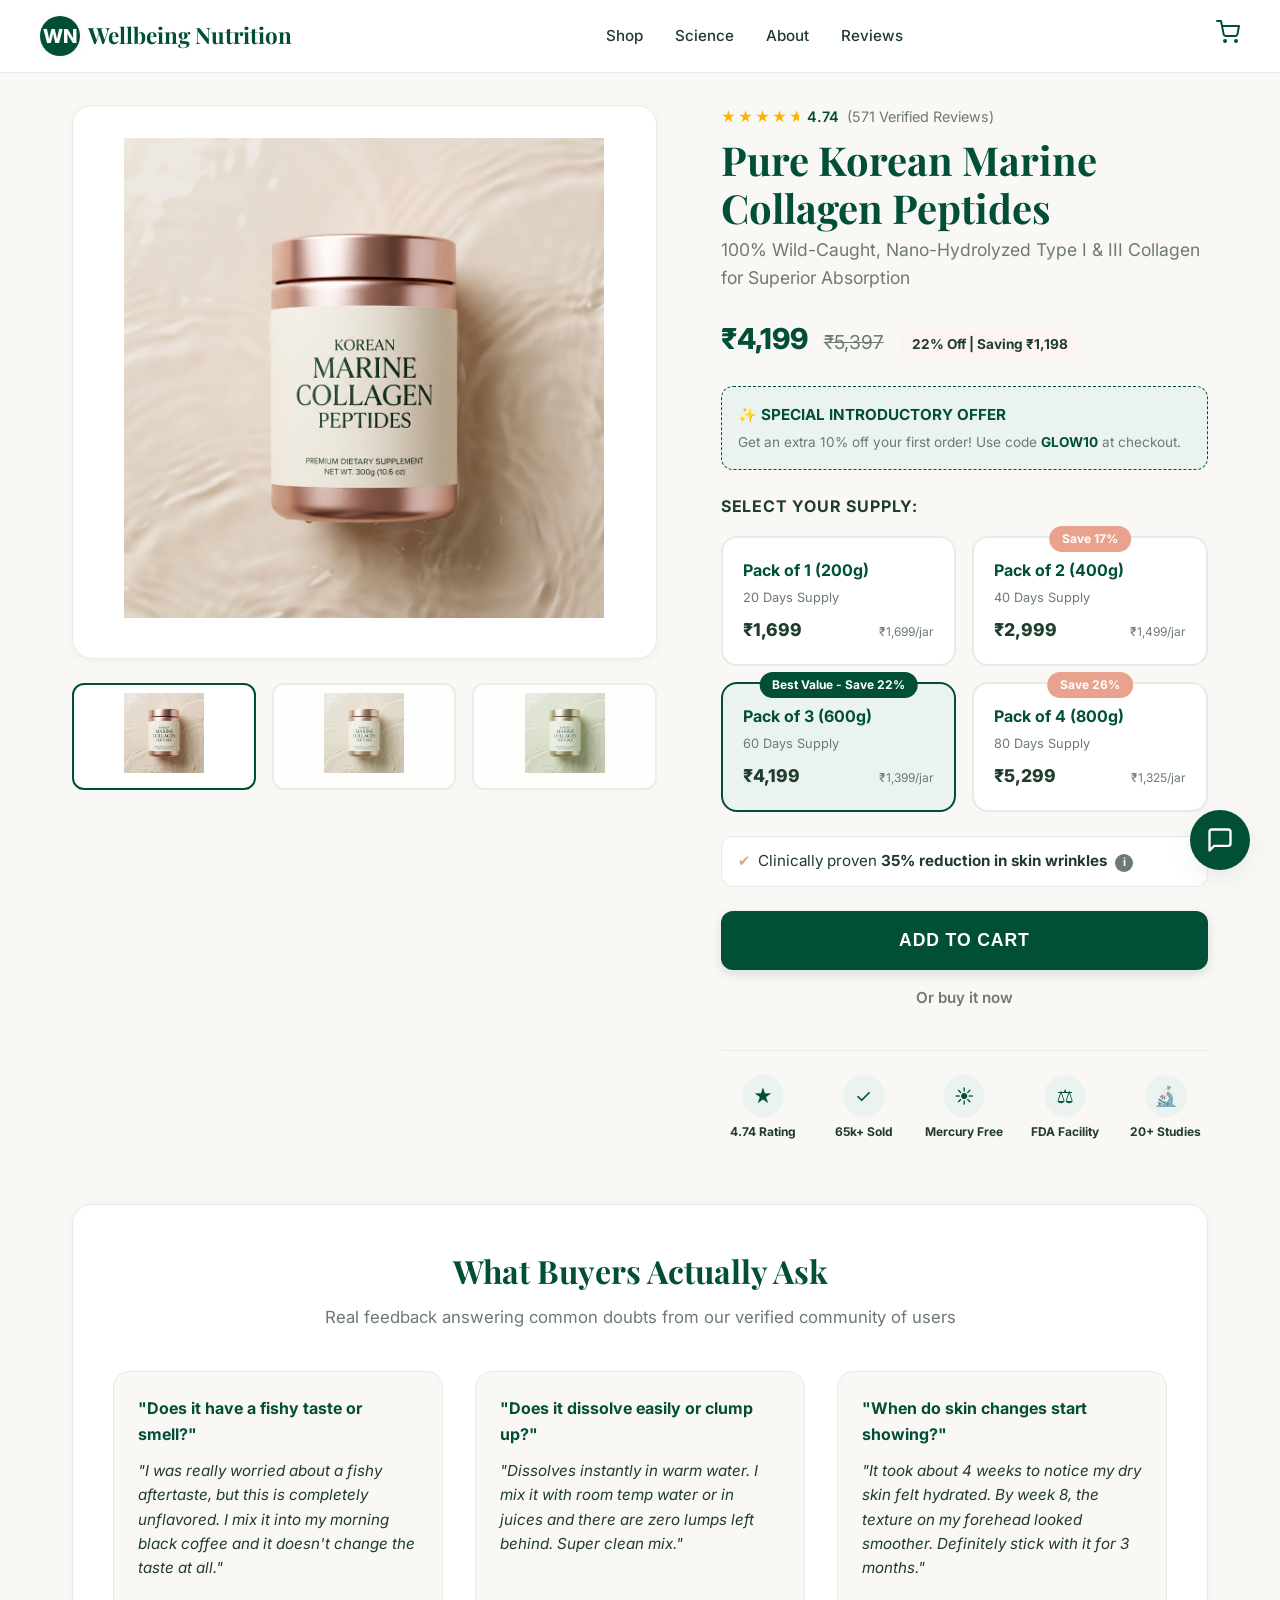
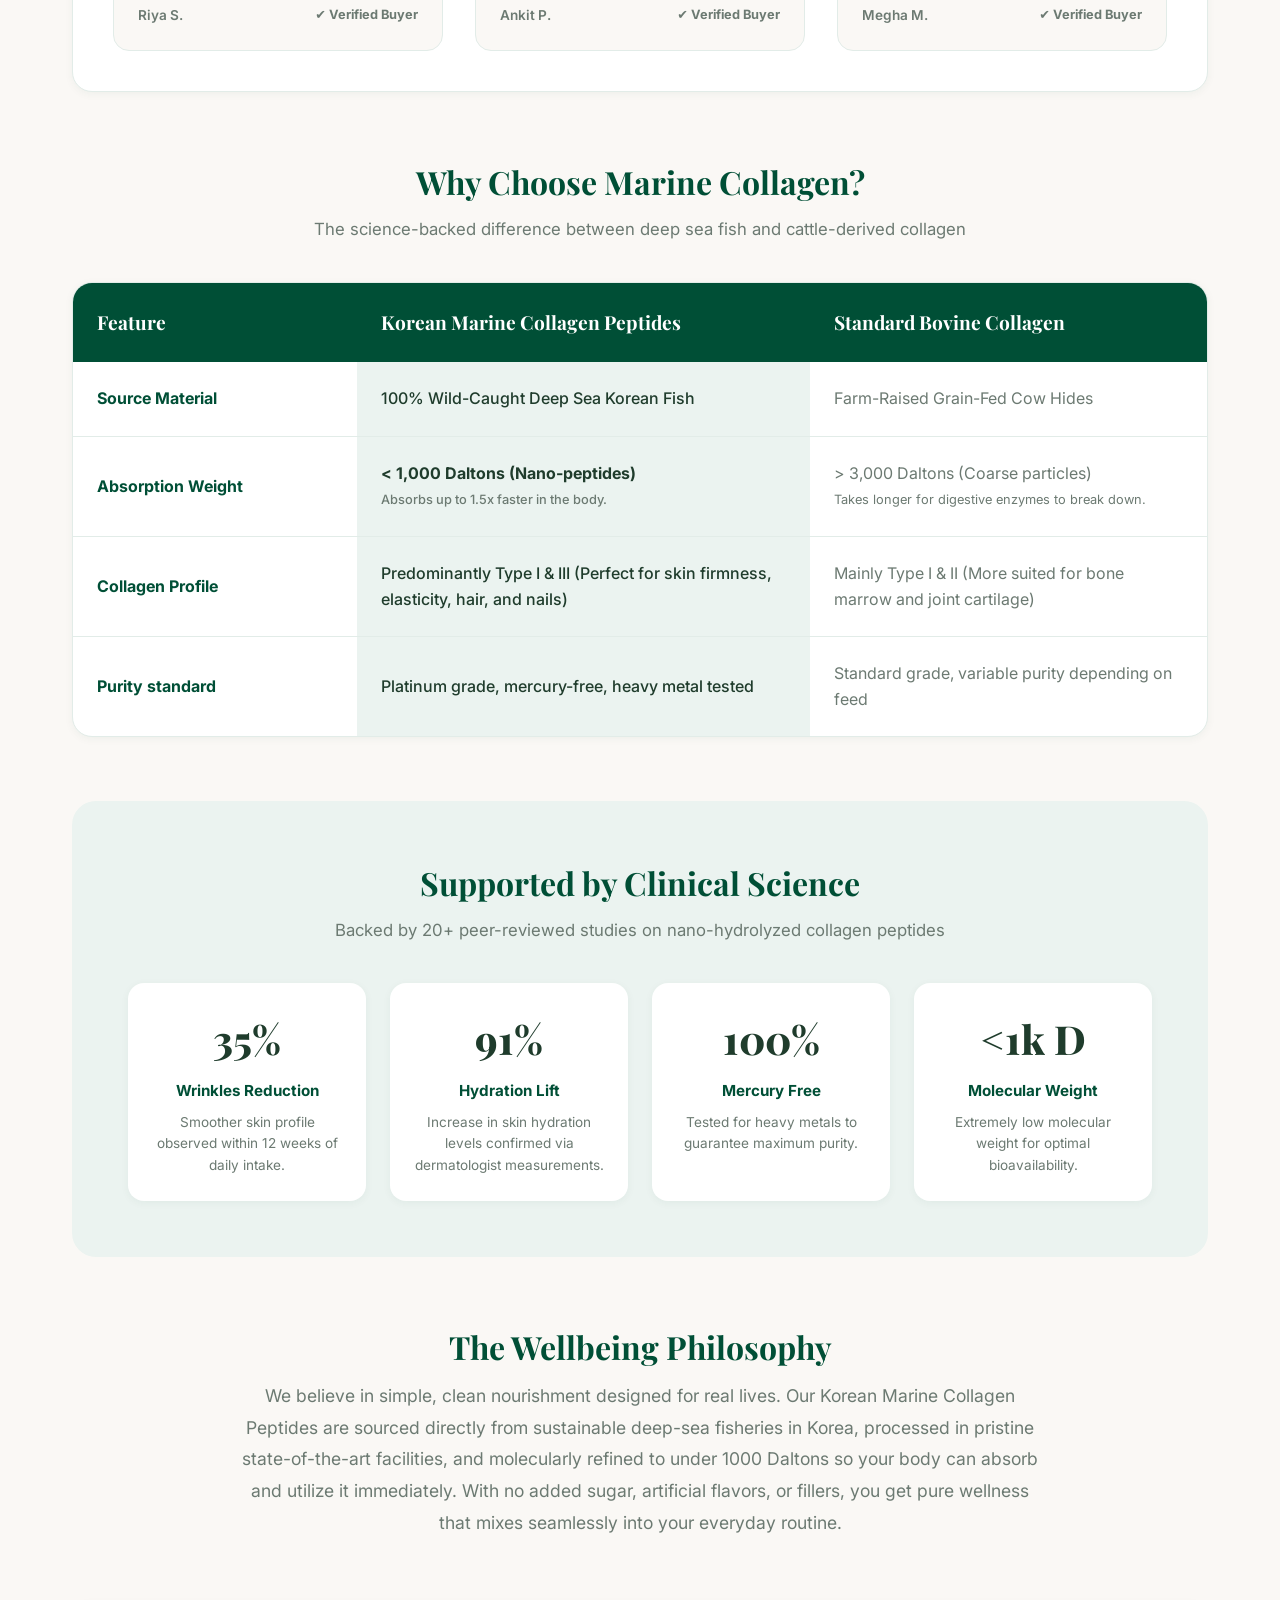
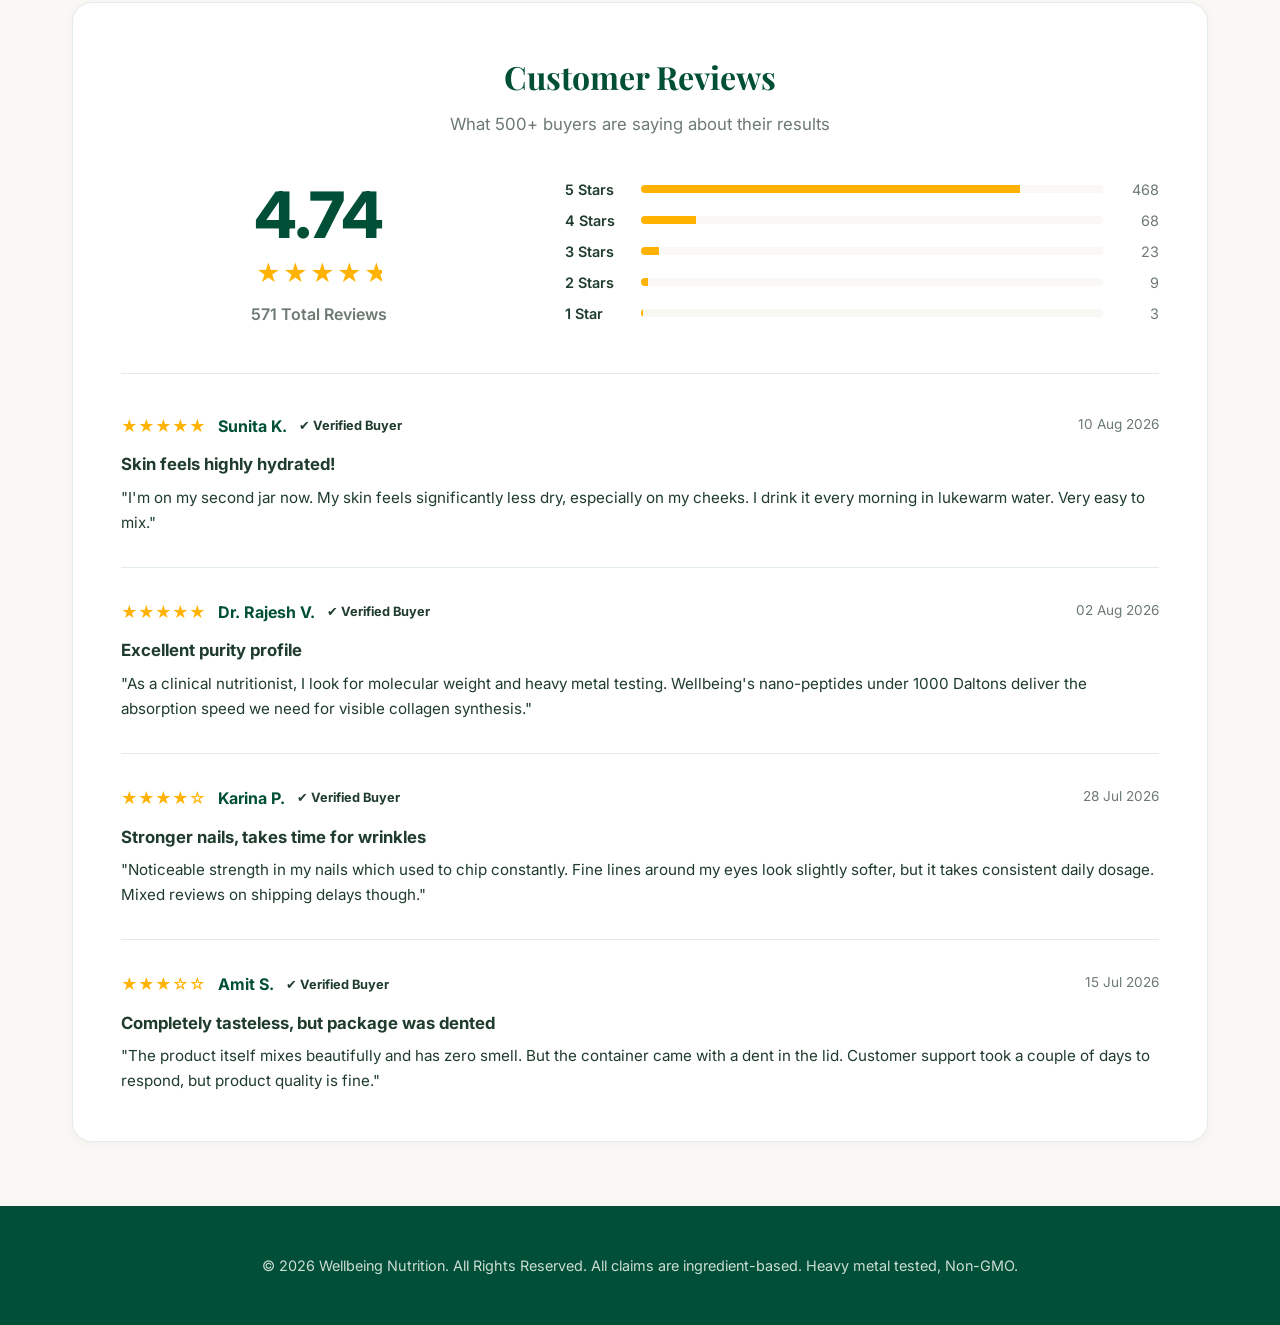
==== index.html @ b56b1a96 "feat: Implement CRO Proposal and Enhanced PDP landing page with GitHub Pages workflow" ====
<!DOCTYPE html>
<html lang="en">
<head>
  <meta charset="UTF-8">
  <meta name="viewport" content="width=device-width, initial-scale=1.0">
  <title>Pure Korean Marine Collagen Peptides | Wellbeing Nutrition</title>
  <meta name="description" content="Sustainably sourced, platinum-grade type I & III Korean Marine Collagen Peptides for skin elasticity, hair growth, nail strength, and joint health. Bioavailable under 1000 Daltons.">
  <link rel="stylesheet" href="style.css">
  
  <!-- Google Fonts -->
  <link rel="preconnect" href="https://fonts.googleapis.com">
  <link rel="preconnect" href="https://fonts.gstatic.com" crossorigin>
  <link href="https://fonts.googleapis.com/css2?family=Inter:wght@400;500;600;700;800&family=Playfair+Display:ital,wght@0,400;0,600;0,700;0,800;1,400&display=swap" rel="stylesheet">
</head>
<body>

  <!-- Navigation Header -->
  <header class="site-header">
    <div class="header-container">
      <a href="#" class="brand-logo" id="header-logo-link">
        <div class="logo-stamp">WN</div>
        <span class="logo-text">Wellbeing Nutrition</span>
      </a>
      
      <!-- Navigation Links (Simplified for desktop, hidden on mobile for CRO) -->
      <nav aria-label="Main Navigation">
        <ul class="nav-links">
          <li><a href="#pdp-main">Shop</a></li>
          <li><a href="#why-marine-section">Science</a></li>
          <li><a href="#know-more-section">About</a></li>
          <li><a href="#reviews-section">Reviews</a></li>
        </ul>
      </nav>
      
      <div class="header-actions">
        <div class="cart-icon" id="cart-click-trigger" aria-label="Shopping Cart">
          <svg width="24" height="24" viewBox="0 0 24 24" fill="none" stroke="var(--primary-color)" stroke-width="2" stroke-linecap="round" stroke-linejoin="round">
            <circle cx="9" cy="21" r="1"></circle>
            <circle cx="20" cy="21" r="1"></circle>
            <path d="M1 1h4l2.68 13.39a2 2 0 0 0 2 1.61h9.72a2 2 0 0 0 2-1.61L23 6H6"></path>
          </svg>
          <span class="cart-badge" style="display: none;">0</span>
        </div>
      </div>
    </div>
  </header>

  <!-- Main Product Detail Section -->
  <main class="pdp-wrapper" id="pdp-main">
    <div class="pdp-grid">
      
      <!-- Left Column: Gallery -->
      <div class="gallery-container">
        <div class="main-image-wrapper">
          <img id="main-product-image" src="images/collagen_jar.png" alt="Wellbeing Nutrition Pure Korean Marine Collagen Peptides Supplement Jar">
        </div>
        
        <div class="thumbnail-row">
          <div class="thumbnail active" data-image="images/collagen_jar.png">
            <img src="images/collagen_jar.png" alt="Supplement Jar Front View">
          </div>
          <div class="thumbnail" data-image="images/collagen_jar.png" style="opacity: 0.8; filter: hue-rotate(15deg);">
            <img src="images/collagen_jar.png" alt="Supplement Jar Nutrition Info">
          </div>
          <div class="thumbnail" data-image="images/collagen_jar.png" style="opacity: 0.8; filter: hue-rotate(45deg);">
            <img src="images/collagen_jar.png" alt="Supplement Jar Quality Seal">
          </div>
        </div>
      </div>
      
      <!-- Right Column: Product Detail & Buy Box -->
      <div class="info-container">
        <!-- Review Stars Summary -->
        <a href="#reviews-section" class="review-summary-link">
          <div class="stars">
            <span>★</span><span>★</span><span>★</span><span>★</span><span style="position: relative; overflow: hidden; display: inline-block; width: 0.74em;">★<span style="position: absolute; left: 0.74em; top: 0; color: #ccc; width: 0.26em; overflow: hidden;">★</span></span>
          </div>
          <span style="font-weight: 600; color: var(--primary-color);">4.74</span>
          <span style="color: var(--text-light);">(571 Verified Reviews)</span>
        </a>
        
        <h1 class="product-title">Pure Korean Marine Collagen Peptides</h1>
        <p class="product-tagline">100% Wild-Caught, Nano-Hydrolyzed Type I & III Collagen for Superior Absorption</p>
        
        <!-- Pricing Block -->
        <div class="price-row">
          <span class="current-price">₹4,199</span>
          <span class="original-price">₹5,397</span>
          <span class="discount-badge">22% Off | Saving ₹1,198</span>
        </div>
        
        <!-- Buy Box Promo Banner -->
        <div class="promo-box">
          <div class="promo-title">✨ SPECIAL INTRODUCTORY OFFER</div>
          <div class="promo-desc">Get an extra 10% off your first order! Use code <strong style="color: var(--primary-color);">GLOW10</strong> at checkout.</div>
        </div>
        
        <!-- Quantity / Pack Cards (CRO Fix: Removed +/- Counter) -->
        <div class="pack-section-title">Select Your Supply:</div>
        <div class="pack-cards-container">
          <!-- Pack 1 -->
          <div class="pack-card" data-index="0">
            <span class="pack-card-title">Pack of 1 (200g)</span>
            <span style="font-size: 0.8rem; color: var(--text-light); margin-bottom: 0.5rem;">20 Days Supply</span>
            <div class="pack-card-price-row">
              <span class="pack-card-price">₹1,699</span>
              <span class="pack-card-unit">₹1,699/jar</span>
            </div>
          </div>
          <!-- Pack 2 -->
          <div class="pack-card" data-index="1">
            <span class="pack-card-badge">Save 17%</span>
            <span class="pack-card-title">Pack of 2 (400g)</span>
            <span style="font-size: 0.8rem; color: var(--text-light); margin-bottom: 0.5rem;">40 Days Supply</span>
            <div class="pack-card-price-row">
              <span class="pack-card-price">₹2,999</span>
              <span class="pack-card-unit">₹1,499/jar</span>
            </div>
          </div>
          <!-- Pack 3 (Default Active) -->
          <div class="pack-card active" data-index="2">
            <span class="pack-card-badge" style="background-color: var(--primary-color);">Best Value - Save 22%</span>
            <span class="pack-card-title">Pack of 3 (600g)</span>
            <span style="font-size: 0.8rem; color: var(--text-light); margin-bottom: 0.5rem;">60 Days Supply</span>
            <div class="pack-card-price-row">
              <span class="pack-card-price">₹4,199</span>
              <span class="pack-card-unit">₹1,399/jar</span>
            </div>
          </div>
          <!-- Pack 4 -->
          <div class="pack-card" data-index="3">
            <span class="pack-card-badge">Save 26%</span>
            <span class="pack-card-title">Pack of 4 (800g)</span>
            <span style="font-size: 0.8rem; color: var(--text-light); margin-bottom: 0.5rem;">80 Days Supply</span>
            <div class="pack-card-price-row">
              <span class="pack-card-price">₹5,299</span>
              <span class="pack-card-unit">₹1,325/jar</span>
            </div>
          </div>
        </div>
        
        <!-- Claim & Info Tooltip (CRO Fix: Moved disclaimer text to hover icon) -->
        <div class="claim-row">
          <span class="claim-icon">✔</span>
          <span>Clinically proven <strong>35% reduction in skin wrinkles</strong></span>
          <span class="info-tooltip" aria-label="Disclaimer Information">
            <span class="info-tooltip-icon">i</span>
            <span class="info-tooltip-text">Claims are based on clinical research studies of the active marine collagen peptides over a 12-week cycle of daily use. Individual results may vary.</span>
          </span>
        </div>
        
        <!-- Call to Action Buttons (CRO Fix: Prominent Add to Cart, small Buy Now link) -->
        <div class="buy-buttons-wrapper">
          <button class="btn-primary" id="add-to-cart-btn">ADD TO CART</button>
          <span class="buy-now-link" id="buy-now-link">Or buy it now</span>
        </div>
        
        <!-- Trust Proof Section (CRO Fix: Copied key credentials directly under buy box) -->
        <div class="pdp-trust-badges">
          <div class="pdp-badge-item">
            <div class="pdp-badge-icon">★</div>
            <span class="pdp-badge-text">4.74 Rating</span>
          </div>
          <div class="pdp-badge-item">
            <div class="pdp-badge-icon">✓</div>
            <span class="pdp-badge-text">65k+ Sold</span>
          </div>
          <div class="pdp-badge-item">
            <div class="pdp-badge-icon">☀</div>
            <span class="pdp-badge-text">Mercury Free</span>
          </div>
          <div class="pdp-badge-item">
            <div class="pdp-badge-icon">⚖</div>
            <span class="pdp-badge-text">FDA Facility</span>
          </div>
          <div class="pdp-badge-item">
            <div class="pdp-badge-icon">🔬</div>
            <span class="pdp-badge-text">20+ Studies</span>
          </div>
        </div>
        
      </div>
    </div>

    <!-- Section: What Buyers Actually Ask (CRO Fix: Added 3-4 real queries up front) -->
    <section class="curated-reviews-section">
      <h2 class="section-title">What Buyers Actually Ask</h2>
      <p class="section-subtitle">Real feedback answering common doubts from our verified community of users</p>
      
      <div class="curated-grid">
        <!-- Review 1: Taste -->
        <div class="curated-card">
          <div class="curated-question">"Does it have a fishy taste or smell?"</div>
          <p class="curated-quote">"I was really worried about a fishy aftertaste, but this is completely unflavored. I mix it into my morning black coffee and it doesn't change the taste at all."</p>
          <div class="curated-author">
            <span>Riya S.</span>
            <span class="verified-tag">✔ Verified Buyer</span>
          </div>
        </div>
        <!-- Review 2: Mixability -->
        <div class="curated-card">
          <div class="curated-question">"Does it dissolve easily or clump up?"</div>
          <p class="curated-quote">"Dissolves instantly in warm water. I mix it with room temp water or in juices and there are zero lumps left behind. Super clean mix."</p>
          <div class="curated-author">
            <span>Ankit P.</span>
            <span class="verified-tag">✔ Verified Buyer</span>
          </div>
        </div>
        <!-- Review 3: Skin results -->
        <div class="curated-card">
          <div class="curated-question">"When do skin changes start showing?"</div>
          <p class="curated-quote">"It took about 4 weeks to notice my dry skin felt hydrated. By week 8, the texture on my forehead looked smoother. Definitely stick with it for 3 months."</p>
          <div class="curated-author">
            <span>Megha M.</span>
            <span class="verified-tag">✔ Verified Buyer</span>
          </div>
        </div>
      </div>
    </section>

    <!-- Section: Why Marine Collagen vs Bovine (CRO Fix: Added simple comparison table) -->
    <section class="comparison-section" id="why-marine-section">
      <h2 class="section-title">Why Choose <span>Marine Collagen</span>?</h2>
      <p class="section-subtitle">The science-backed difference between deep sea fish and cattle-derived collagen</p>
      
      <div class="comparison-table-wrapper">
        <table class="comp-table">
          <thead>
            <tr>
              <th scope="col">Feature</th>
              <th scope="col">Korean Marine Collagen Peptides</th>
              <th scope="col">Standard Bovine Collagen</th>
            </tr>
          </thead>
          <tbody>
            <tr>
              <td class="comp-feature-title">Source Material</td>
              <td class="comp-marine">100% Wild-Caught Deep Sea Korean Fish</td>
              <td class="comp-bovine">Farm-Raised Grain-Fed Cow Hides</td>
            </tr>
            <tr>
              <td class="comp-feature-title">Absorption Weight</td>
              <td class="comp-marine"><strong>&lt; 1,000 Daltons (Nano-peptides)</strong><br><span style="font-size: 0.8rem; color: var(--text-light)">Absorbs up to 1.5x faster in the body.</span></td>
              <td class="comp-bovine">&gt; 3,000 Daltons (Coarse particles)<br><span style="font-size: 0.8rem; color: var(--text-light)">Takes longer for digestive enzymes to break down.</span></td>
            </tr>
            <tr>
              <td class="comp-feature-title">Collagen Profile</td>
              <td class="comp-marine">Predominantly Type I & III (Perfect for skin firmness, elasticity, hair, and nails)</td>
              <td class="comp-bovine">Mainly Type I & II (More suited for bone marrow and joint cartilage)</td>
            </tr>
            <tr>
              <td class="comp-feature-title">Purity standard</td>
              <td class="comp-marine">Platinum grade, mercury-free, heavy metal tested</td>
              <td class="comp-bovine">Standard grade, variable purity depending on feed</td>
            </tr>
          </tbody>
        </table>
      </div>
    </section>

    <!-- Section: Scientific Research -->
    <section class="research-section">
      <h2 class="section-title">Supported by <span>Clinical Science</span></h2>
      <p class="section-subtitle">Backed by 20+ peer-reviewed studies on nano-hydrolyzed collagen peptides</p>
      
      <div class="studies-grid">
        <div class="study-item">
          <div class="study-stat">35%</div>
          <div class="study-label">Wrinkles Reduction</div>
          <div class="study-desc">Smoother skin profile observed within 12 weeks of daily intake.</div>
        </div>
        <div class="study-item">
          <div class="study-stat">91%</div>
          <div class="study-label">Hydration Lift</div>
          <div class="study-desc">Increase in skin hydration levels confirmed via dermatologist measurements.</div>
        </div>
        <div class="study-item">
          <div class="study-stat">100%</div>
          <div class="study-label">Mercury Free</div>
          <div class="study-desc">Tested for heavy metals to guarantee maximum purity.</div>
        </div>
        <div class="study-item">
          <div class="study-stat">&lt;1k D</div>
          <div class="study-label">Molecular Weight</div>
          <div class="study-desc">Extremely low molecular weight for optimal bioavailability.</div>
        </div>
      </div>
    </section>

    <!-- Section: Know More (CRO Fix: Simplified, readable natural copy instead of SEO keyword stuffing) -->
    <section class="know-more-section" id="know-more-section">
      <div class="know-more-content">
        <h2 class="section-title">The Wellbeing Philosophy</h2>
        <p class="know-more-text">
          We believe in simple, clean nourishment designed for real lives. Our Korean Marine Collagen Peptides are sourced directly from sustainable deep-sea fisheries in Korea, processed in pristine state-of-the-art facilities, and molecularly refined to under 1000 Daltons so your body can absorb and utilize it immediately. With no added sugar, artificial flavors, or fillers, you get pure wellness that mixes seamlessly into your everyday routine.
        </p>
      </div>
    </section>

    <!-- Section: Reviews (CRO Fix: Honest star breakdown and universal Verified badges) -->
    <section class="reviews-section" id="reviews-section">
      <h2 class="section-title">Customer Reviews</h2>
      <p class="section-subtitle">What 500+ buyers are saying about their results</p>
      
      <div class="reviews-dashboard">
        <div class="overall-rating-card">
          <div class="rating-big-num">4.74</div>
          <div class="stars" style="justify-content: center; margin-bottom: 0.5rem; font-size: 1.5rem;">
            <span>★</span><span>★</span><span>★</span><span>★</span><span style="position: relative; overflow: hidden; display: inline-block; width: 0.74em;">★<span style="position: absolute; left: 0.74em; top: 0; color: #ccc; width: 0.26em; overflow: hidden;">★</span></span>
          </div>
          <div style="font-weight: 600; color: var(--text-light);">571 Total Reviews</div>
        </div>
        
        <!-- Honest Star Breakdown (CRO Fix: Re-introduced honest breakdown) -->
        <div class="rating-breakdown-container">
          <div class="rating-bar-row">
            <span class="rating-bar-label">5 Stars</span>
            <div class="rating-bar-container">
              <div class="rating-bar-fill" style="width: 82%;"></div>
            </div>
            <span class="rating-bar-count">468</span>
          </div>
          <div class="rating-bar-row">
            <span class="rating-bar-label">4 Stars</span>
            <div class="rating-bar-container">
              <div class="rating-bar-fill" style="width: 12%;"></div>
            </div>
            <span class="rating-bar-count">68</span>
          </div>
          <div class="rating-bar-row">
            <span class="rating-bar-label">3 Stars</span>
            <div class="rating-bar-container">
              <div class="rating-bar-fill" style="width: 4%;"></div>
            </div>
            <span class="rating-bar-count">23</span>
          </div>
          <div class="rating-bar-row">
            <span class="rating-bar-label">2 Stars</span>
            <div class="rating-bar-container">
              <div class="rating-bar-fill" style="width: 1.5%;"></div>
            </div>
            <span class="rating-bar-count">9</span>
          </div>
          <div class="rating-bar-row">
            <span class="rating-bar-label">1 Star</span>
            <div class="rating-bar-container">
              <div class="rating-bar-fill" style="width: 0.5%;"></div>
            </div>
            <span class="rating-bar-count">3</span>
          </div>
        </div>
      </div>
      
      <!-- Review Items List -->
      <div class="reviews-list">
        <div class="review-item">
          <div class="review-header">
            <div class="review-user-info">
              <div class="stars">★★★★★</div>
              <span class="review-user-name">Sunita K.</span>
              <span class="verified-tag">✔ Verified Buyer</span>
            </div>
            <span class="review-date">10 Aug 2026</span>
          </div>
          <h3 class="review-comment-title">Skin feels highly hydrated!</h3>
          <p class="review-comment-body">"I'm on my second jar now. My skin feels significantly less dry, especially on my cheeks. I drink it every morning in lukewarm water. Very easy to mix."</p>
        </div>
        
        <div class="review-item">
          <div class="review-header">
            <div class="review-user-info">
              <div class="stars">★★★★★</div>
              <span class="review-user-name">Dr. Rajesh V.</span>
              <span class="verified-tag">✔ Verified Buyer</span>
            </div>
            <span class="review-date">02 Aug 2026</span>
          </div>
          <h3 class="review-comment-title">Excellent purity profile</h3>
          <p class="review-comment-body">"As a clinical nutritionist, I look for molecular weight and heavy metal testing. Wellbeing's nano-peptides under 1000 Daltons deliver the absorption speed we need for visible collagen synthesis."</p>
        </div>
        
        <div class="review-item">
          <div class="review-header">
            <div class="review-user-info">
              <div class="stars">★★★★☆</div>
              <span class="review-user-name">Karina P.</span>
              <span class="verified-tag">✔ Verified Buyer</span>
            </div>
            <span class="review-date">28 Jul 2026</span>
          </div>
          <h3 class="review-comment-title">Stronger nails, takes time for wrinkles</h3>
          <p class="review-comment-body">"Noticeable strength in my nails which used to chip constantly. Fine lines around my eyes look slightly softer, but it takes consistent daily dosage. Mixed reviews on shipping delays though."</p>
        </div>

        <div class="review-item">
          <div class="review-header">
            <div class="review-user-info">
              <div class="stars">★★★☆☆</div>
              <span class="review-user-name">Amit S.</span>
              <span class="verified-tag">✔ Verified Buyer</span>
            </div>
            <span class="review-date">15 Jul 2026</span>
          </div>
          <h3 class="review-comment-title">Completely tasteless, but package was dented</h3>
          <p class="review-comment-body">"The product itself mixes beautifully and has zero smell. But the container came with a dent in the lid. Customer support took a couple of days to respond, but product quality is fine."</p>
        </div>
      </div>
    </section>
  </main>

  <!-- Sticky Mobile Buy Bar (CRO: Always available during scroll on mobile devices) -->
  <section class="sticky-mobile-bar" aria-label="Sticky Add to Cart">
    <div class="sticky-bar-container">
      <div class="sticky-product-details">
        <span class="sticky-product-name">Korean Marine Collagen</span>
        <span class="sticky-product-price">₹4,199</span>
      </div>
      <button class="sticky-atc-btn" id="sticky-atc-btn">ADD TO CART</button>
    </div>
  </section>

  <!-- Single Combined AI Assistant Float Icon (CRO Fix: Consolidated 5 different widgets into 1) -->
  <div class="ai-chat-trigger" id="ai-chat-trigger" aria-label="Ask Wellbeing Helper">
    <svg width="28" height="28" viewBox="0 0 24 24" fill="none" stroke="currentColor" stroke-width="2" stroke-linecap="round" stroke-linejoin="round">
      <path d="M21 15a2 2 0 0 1-2 2H7l-4 4V5a2 2 0 0 1 2-2h14a2 2 0 0 1 2 2z"></path>
    </svg>
  </div>

  <!-- AI Chat Window -->
  <div class="ai-chat-window" id="ai-chat-window">
    <div class="ai-chat-header">
      <span>Wellbeing Nutrition Assistant</span>
      <span class="ai-chat-close" id="ai-chat-close">✕</span>
    </div>
    
    <div class="ai-chat-body" id="ai-chat-body">
      <div class="ai-chat-bubble ai-bubble-bot">
        Hi there! I am your Wellbeing Assistant. Feel free to ask me about marine collagen ingredients, benefits, reviews, or get your 10% coupon code!
      </div>
    </div>
    
    <div class="ai-chat-footer">
      <input type="text" class="ai-chat-input" id="ai-chat-input" placeholder="Ask about ingredients, mixability, taste..." aria-label="Type your message">
      <button class="ai-chat-send" id="ai-chat-send">Send</button>
    </div>
  </div>

  <!-- Footer -->
  <footer class="site-footer">
    <p>© 2026 Wellbeing Nutrition. All Rights Reserved. All claims are ingredient-based. Heavy metal tested, Non-GMO.</p>
  </footer>

  <script src="script.js"></script>
</body>
</html>
---- style.css ----
/* Main CSS Variables for Wellbeing Nutrition Theme */
:root {
  --primary-color: #004F36; /* Deep Wellbeing Green */
  --primary-hover: #003625;
  --primary-light: #EBF3F0;
  --secondary-color: #E8A28E; /* Salmon / Coral accent */
  --secondary-hover: #D48C70;
  --secondary-light: #FCF4F2;
  --background-color: #FAF8F5; /* Warm off-white */
  --card-bg: #FFFFFF;
  --text-dark: #1F3C2C;
  --text-light: #6C7A72;
  --border-color: #E2ECE8;
  --gold-star: #FFB300;
  
  --font-serif: 'Playfair Display', Georgia, serif;
  --font-sans: 'Inter', system-ui, -apple-system, BlinkMacSystemFont, "Segoe UI", Roboto, sans-serif;
  --transition: all 0.3s cubic-bezier(0.4, 0, 0.2, 1);
  --shadow-sm: 0 2px 8px rgba(0, 79, 54, 0.05);
  --shadow-md: 0 8px 24px rgba(0, 79, 54, 0.08);
}

/* CSS Reset & Basics */
* {
  margin: 0;
  padding: 0;
  box-sizing: border-box;
}

body {
  font-family: var(--font-sans);
  background-color: var(--background-color);
  color: var(--text-dark);
  line-height: 1.6;
  -webkit-font-smoothing: antialiased;
}

a {
  text-decoration: none;
  color: inherit;
}

/* Header */
.site-header {
  background-color: var(--card-bg);
  border-bottom: 1px solid var(--border-color);
  position: sticky;
  top: 0;
  z-index: 1000;
  padding: 1rem 2rem;
}

.header-container {
  display: flex;
  justify-content: space-between;
  align-items: center;
  max-width: 1200px;
  margin: 0 auto;
}

.brand-logo {
  display: flex;
  align-items: center;
  gap: 0.5rem;
}

.logo-stamp {
  width: 40px;
  height: 40px;
  background-color: var(--primary-color);
  border-radius: 50%;
  color: white;
  display: flex;
  align-items: center;
  justify-content: center;
  font-weight: 800;
  font-size: 1.2rem;
  box-shadow: var(--shadow-sm);
}

.logo-text {
  font-family: var(--font-serif);
  font-size: 1.4rem;
  font-weight: 700;
  color: var(--primary-color);
}

.nav-links {
  display: flex;
  gap: 2rem;
  list-style: none;
  font-weight: 500;
  font-size: 0.95rem;
}

.nav-links a:hover {
  color: var(--secondary-color);
}

.header-actions {
  display: flex;
  align-items: center;
  gap: 1.5rem;
}

.cart-icon {
  position: relative;
  cursor: pointer;
}

.cart-badge {
  position: absolute;
  top: -8px;
  right: -8px;
  background-color: var(--secondary-color);
  color: white;
  border-radius: 50%;
  font-size: 0.75rem;
  width: 18px;
  height: 18px;
  display: flex;
  align-items: center;
  justify-content: center;
  font-weight: bold;
}

/* PDP Container */
.pdp-wrapper {
  max-width: 1200px;
  margin: 2rem auto;
  padding: 0 2rem;
}

.pdp-grid {
  display: grid;
  grid-template-columns: 1.2fr 1fr;
  gap: 4rem;
  margin-bottom: 4rem;
}

/* Left Column: Image Gallery */
.gallery-container {
  position: sticky;
  top: 100px;
  align-self: start;
}

.main-image-wrapper {
  background: white;
  border: 1px solid var(--border-color);
  border-radius: 20px;
  padding: 2rem;
  text-align: center;
  margin-bottom: 1.5rem;
  box-shadow: var(--shadow-sm);
}

.main-image-wrapper img {
  max-width: 100%;
  height: auto;
  max-height: 480px;
  object-fit: contain;
  transition: var(--transition);
}

.thumbnail-row {
  display: flex;
  gap: 1rem;
}

.thumbnail {
  flex: 1;
  background: white;
  border: 2px solid var(--border-color);
  border-radius: 12px;
  padding: 0.5rem;
  cursor: pointer;
  text-align: center;
  transition: var(--transition);
}

.thumbnail img {
  max-width: 100%;
  max-height: 80px;
  object-fit: contain;
}

.thumbnail.active {
  border-color: var(--primary-color);
}

/* Right Column: Buy Box & Product Info */
.info-container {
  display: flex;
  flex-direction: column;
}

.review-summary-link {
  display: flex;
  align-items: center;
  gap: 0.5rem;
  margin-bottom: 0.5rem;
  font-size: 0.9rem;
}

.stars {
  color: var(--gold-star);
  display: flex;
  gap: 2px;
}

.product-title {
  font-family: var(--font-serif);
  font-size: 2.5rem;
  color: var(--primary-color);
  margin-bottom: 0.25rem;
  line-height: 1.2;
}

.product-tagline {
  color: var(--text-light);
  font-size: 1.1rem;
  margin-bottom: 1.5rem;
}

.price-row {
  display: flex;
  align-items: baseline;
  gap: 1rem;
  margin-bottom: 1.5rem;
}

.current-price {
  font-size: 1.8rem;
  font-weight: 800;
  color: var(--primary-color);
}

.original-price {
  font-size: 1.2rem;
  text-decoration: line-through;
  color: var(--text-light);
}

.discount-badge {
  background-color: var(--secondary-light);
  color: var(--accent-color);
  font-weight: 700;
  padding: 0.25rem 0.75rem;
  border-radius: 50px;
  font-size: 0.85rem;
}

/* Promo box (Inside Buy Box) */
.promo-box {
  background-color: var(--primary-light);
  border: 1px dashed var(--primary-color);
  border-radius: 12px;
  padding: 1rem;
  margin-bottom: 1.5rem;
  display: flex;
  flex-direction: column;
  gap: 0.25rem;
}

.promo-title {
  font-weight: 700;
  font-size: 0.95rem;
  color: var(--primary-color);
}

.promo-desc {
  font-size: 0.85rem;
  color: var(--text-light);
}

/* Pack Cards Section */
.pack-section-title {
  font-weight: 700;
  font-size: 1rem;
  margin-bottom: 1rem;
  text-transform: uppercase;
  letter-spacing: 0.05em;
}

.pack-cards-container {
  display: grid;
  grid-template-columns: 1fr 1fr;
  gap: 1rem;
  margin-bottom: 1.5rem;
}

.pack-card {
  background: white;
  border: 2px solid var(--border-color);
  border-radius: 16px;
  padding: 1.25rem;
  cursor: pointer;
  position: relative;
  transition: var(--transition);
  display: flex;
  flex-direction: column;
}

.pack-card.active {
  border-color: var(--primary-color);
  background-color: var(--primary-light);
}

.pack-card-badge {
  position: absolute;
  top: -12px;
  left: 50%;
  transform: translateX(-50%);
  background-color: var(--secondary-color);
  color: white;
  font-size: 0.75rem;
  font-weight: 700;
  padding: 0.2rem 0.8rem;
  border-radius: 50px;
  white-space: nowrap;
}

.pack-card-title {
  font-weight: 700;
  font-size: 1rem;
  color: var(--primary-color);
  margin-bottom: 0.25rem;
}

.pack-card-price-row {
  display: flex;
  justify-content: space-between;
  align-items: baseline;
  margin-top: auto;
}

.pack-card-price {
  font-weight: 800;
  font-size: 1.1rem;
}

.pack-card-unit {
  font-size: 0.75rem;
  color: var(--text-light);
}

/* Claim with Tooltip Icon */
.claim-row {
  display: flex;
  align-items: center;
  gap: 0.5rem;
  background-color: white;
  border: 1px solid var(--border-color);
  padding: 0.75rem 1rem;
  border-radius: 12px;
  margin-bottom: 1.5rem;
  font-size: 0.95rem;
}

.claim-icon {
  color: var(--secondary-color);
  font-weight: 800;
}

.info-tooltip {
  position: relative;
  display: inline-block;
  cursor: pointer;
}

.info-tooltip-icon {
  width: 18px;
  height: 18px;
  background: var(--text-light);
  color: white;
  border-radius: 50%;
  display: inline-flex;
  align-items: center;
  justify-content: center;
  font-size: 0.7rem;
  font-weight: 700;
}

.info-tooltip-text {
  visibility: hidden;
  width: 250px;
  background-color: var(--primary-hover);
  color: #fff;
  text-align: center;
  border-radius: 6px;
  padding: 0.75rem;
  position: absolute;
  z-index: 100;
  bottom: 125%;
  left: 50%;
  transform: translateX(-50%);
  opacity: 0;
  transition: opacity 0.3s;
  font-size: 0.8rem;
  line-height: 1.4;
  box-shadow: var(--shadow-md);
}

.info-tooltip:hover .info-tooltip-text {
  visibility: visible;
  opacity: 1;
}

/* CTAs */
.buy-buttons-wrapper {
  margin-bottom: 2rem;
}

.btn-primary {
  width: 100%;
  background-color: var(--primary-color);
  color: white;
  border: none;
  border-radius: 12px;
  padding: 1.2rem;
  font-size: 1.1rem;
  font-weight: 700;
  cursor: pointer;
  letter-spacing: 0.05em;
  transition: var(--transition);
  box-shadow: 0 4px 12px rgba(0, 79, 54, 0.15);
  margin-bottom: 1rem;
}

.btn-primary:hover {
  background-color: var(--primary-hover);
  transform: translateY(-2px);
}

.buy-now-link {
  display: block;
  text-align: center;
  font-size: 0.95rem;
  color: var(--text-light);
  font-weight: 600;
  cursor: pointer;
  transition: var(--transition);
}

.buy-now-link:hover {
  color: var(--primary-color);
  text-decoration: underline;
}

/* Trust Badges - PDP buy box */
.pdp-trust-badges {
  display: flex;
  justify-content: space-between;
  align-items: center;
  border-top: 1px solid var(--border-color);
  padding-top: 1.5rem;
  margin-top: 0.5rem;
  flex-wrap: wrap;
  gap: 1rem;
}

.pdp-badge-item {
  display: flex;
  flex-direction: column;
  align-items: center;
  text-align: center;
  flex: 1;
  min-width: 80px;
}

.pdp-badge-icon {
  width: 42px;
  height: 42px;
  border-radius: 50%;
  background-color: var(--primary-light);
  display: flex;
  align-items: center;
  justify-content: center;
  margin-bottom: 0.5rem;
  color: var(--primary-color);
  font-size: 1.2rem;
}

.pdp-badge-text {
  font-size: 0.75rem;
  font-weight: 700;
  line-height: 1.2;
}

/* Curated reviews summary section (Early on PDP) */
.curated-reviews-section {
  background: white;
  border: 1px solid var(--border-color);
  border-radius: 20px;
  padding: 2.5rem;
  margin-bottom: 4rem;
  box-shadow: var(--shadow-sm);
}

.section-title {
  font-family: var(--font-serif);
  font-size: 2rem;
  color: var(--primary-color);
  margin-bottom: 0.5rem;
  text-align: center;
}

.section-subtitle {
  color: var(--text-light);
  font-size: 1.05rem;
  text-align: center;
  margin-bottom: 2.5rem;
}

.curated-grid {
  display: grid;
  grid-template-columns: repeat(3, 1fr);
  gap: 2rem;
}

.curated-card {
  background: var(--background-color);
  border-radius: 16px;
  padding: 1.5rem;
  border: 1px solid var(--border-color);
  display: flex;
  flex-direction: column;
  height: 100%;
}

.curated-question {
  font-weight: 700;
  color: var(--primary-color);
  margin-bottom: 0.75rem;
  font-size: 1rem;
  min-height: 48px;
  display: flex;
  align-items: center;
}

.curated-quote {
  font-style: italic;
  font-size: 0.95rem;
  color: var(--text-dark);
  margin-bottom: 1.5rem;
  flex-grow: 1;
}

.curated-author {
  display: flex;
  justify-content: space-between;
  align-items: center;
  font-size: 0.85rem;
  font-weight: 600;
  color: var(--text-light);
}

.verified-tag {
  display: inline-flex;
  align-items: center;
  gap: 0.25rem;
  color: var(--success-color);
  font-weight: 700;
  font-size: 0.8rem;
}

/* Why Marine Collagen Comparison Section */
.comparison-section {
  margin-bottom: 4rem;
}

.comparison-table-wrapper {
  background: white;
  border: 1px solid var(--border-color);
  border-radius: 20px;
  overflow: hidden;
  box-shadow: var(--shadow-sm);
}

.comp-table {
  width: 100%;
  border-collapse: collapse;
}

.comp-table th, .comp-table td {
  padding: 1.5rem;
  text-align: left;
}

.comp-table th {
  background: var(--primary-color);
  color: white;
  font-family: var(--font-serif);
  font-size: 1.2rem;
}

.comp-table tr {
  border-bottom: 1px solid var(--border-color);
}

.comp-table tr:last-child {
  border-bottom: none;
}

.comp-feature-title {
  font-weight: 700;
  color: var(--primary-color);
  width: 25%;
}

.comp-marine {
  background-color: var(--primary-light);
  width: 40%;
  font-weight: 500;
}

.comp-bovine {
  width: 35%;
  color: var(--text-light);
}

/* Deep Research & Studies Section */
.research-section {
  background-color: var(--primary-light);
  border-radius: 24px;
  padding: 3.5rem;
  margin-bottom: 4rem;
}

.studies-grid {
  display: grid;
  grid-template-columns: repeat(4, 1fr);
  gap: 1.5rem;
  margin-top: 2.5rem;
}

.study-item {
  background: white;
  border-radius: 16px;
  padding: 1.5rem;
  box-shadow: var(--shadow-sm);
  text-align: center;
}

.study-stat {
  font-family: var(--font-serif);
  font-size: 2.5rem;
  font-weight: 800;
  color: var(--accent-color);
  margin-bottom: 0.5rem;
}

.study-label {
  font-weight: 700;
  font-size: 0.95rem;
  margin-bottom: 0.5rem;
  color: var(--primary-color);
}

.study-desc {
  font-size: 0.85rem;
  color: var(--text-light);
}

/* Know More (Simplified Text) */
.know-more-section {
  margin-bottom: 4rem;
  padding: 0 2rem;
}

.know-more-content {
  max-width: 800px;
  margin: 0 auto;
  text-align: center;
}

.know-more-text {
  font-size: 1.1rem;
  color: var(--text-light);
  line-height: 1.8;
  margin-bottom: 2rem;
}

/* Reviews Breakdown & List */
.reviews-section {
  background: white;
  border: 1px solid var(--border-color);
  border-radius: 20px;
  padding: 3rem;
  margin-bottom: 4rem;
  box-shadow: var(--shadow-sm);
}

.reviews-dashboard {
  display: grid;
  grid-template-columns: 1fr 1.5fr;
  gap: 3rem;
  border-bottom: 1px solid var(--border-color);
  padding-bottom: 2.5rem;
  margin-bottom: 2.5rem;
  align-items: center;
}

.overall-rating-card {
  text-align: center;
}

.rating-big-num {
  font-size: 4rem;
  font-weight: 800;
  color: var(--primary-color);
  line-height: 1;
  margin-bottom: 0.5rem;
}

.rating-bar-row {
  display: flex;
  align-items: center;
  gap: 1rem;
  margin-bottom: 0.5rem;
  font-size: 0.9rem;
}

.rating-bar-label {
  width: 60px;
  font-weight: 600;
}

.rating-bar-container {
  flex: 1;
  height: 8px;
  background-color: var(--background-color);
  border-radius: 10px;
  overflow: hidden;
}

.rating-bar-fill {
  height: 100%;
  background-color: var(--gold-star);
}

.rating-bar-count {
  width: 40px;
  text-align: right;
  color: var(--text-light);
}

/* Reviews List */
.reviews-list {
  display: flex;
  flex-direction: column;
  gap: 2rem;
}

.review-item {
  border-bottom: 1px solid var(--border-color);
  padding-bottom: 2rem;
}

.review-item:last-child {
  border-bottom: none;
  padding-bottom: 0;
}

.review-header {
  display: flex;
  justify-content: space-between;
  margin-bottom: 0.75rem;
}

.review-user-info {
  display: flex;
  align-items: center;
  gap: 0.75rem;
}

.review-user-name {
  font-weight: 700;
  color: var(--primary-color);
}

.review-date {
  font-size: 0.85rem;
  color: var(--text-light);
}

.review-comment-title {
  font-weight: 700;
  margin-bottom: 0.5rem;
  font-size: 1.05rem;
}

.review-comment-body {
  color: var(--text-dark);
  font-size: 0.95rem;
}

/* Sticky Mobile Buy Bar */
.sticky-mobile-bar {
  display: none;
  position: fixed;
  bottom: 0;
  left: 0;
  width: 100%;
  background: white;
  border-top: 1px solid var(--border-color);
  padding: 0.75rem 1.5rem;
  box-shadow: 0 -4px 12px rgba(0,0,0,0.08);
  z-index: 999;
}

.sticky-bar-container {
  display: flex;
  justify-content: space-between;
  align-items: center;
  max-width: 1200px;
  margin: 0 auto;
}

.sticky-product-details {
  display: flex;
  flex-direction: column;
}

.sticky-product-name {
  font-weight: 700;
  font-size: 0.9rem;
  color: var(--primary-color);
}

.sticky-product-price {
  font-weight: 800;
  font-size: 1.05rem;
}

.sticky-atc-btn {
  background: var(--primary-color);
  color: white;
  border: none;
  border-radius: 8px;
  padding: 0.75rem 1.5rem;
  font-weight: 700;
  font-size: 0.9rem;
  cursor: pointer;
}

/* Floating AI Chat Assistant Icon */
.ai-chat-trigger {
  position: fixed;
  bottom: 30px;
  right: 30px;
  width: 60px;
  height: 60px;
  border-radius: 50%;
  background-color: var(--primary-color);
  color: white;
  display: flex;
  align-items: center;
  justify-content: center;
  box-shadow: var(--shadow-md);
  cursor: pointer;
  z-index: 1000;
  transition: var(--transition);
}

.ai-chat-trigger:hover {
  transform: scale(1.1);
  background-color: var(--primary-hover);
}

.ai-chat-window {
  display: none;
  position: fixed;
  bottom: 100px;
  right: 30px;
  width: 360px;
  height: 480px;
  background: white;
  border: 1px solid var(--border-color);
  border-radius: 20px;
  box-shadow: var(--shadow-md);
  z-index: 1000;
  overflow: hidden;
  flex-direction: column;
}

.ai-chat-window.active {
  display: flex;
}

.ai-chat-header {
  background-color: var(--primary-color);
  color: white;
  padding: 1.25rem;
  font-weight: 700;
  display: flex;
  justify-content: space-between;
  align-items: center;
}

.ai-chat-close {
  cursor: pointer;
  font-size: 1.2rem;
}

.ai-chat-body {
  flex: 1;
  padding: 1.25rem;
  overflow-y: auto;
  display: flex;
  flex-direction: column;
  gap: 1rem;
}

.ai-chat-bubble {
  padding: 0.75rem 1rem;
  border-radius: 12px;
  max-width: 80%;
  font-size: 0.88rem;
}

.ai-bubble-bot {
  background-color: var(--primary-light);
  color: var(--text-dark);
  align-self: flex-start;
}

.ai-bubble-user {
  background-color: var(--secondary-color);
  color: white;
  align-self: flex-end;
}

.ai-chat-footer {
  padding: 1rem;
  border-top: 1px solid var(--border-color);
  display: flex;
  gap: 0.5rem;
}

.ai-chat-input {
  flex: 1;
  border: 1px solid var(--border-color);
  border-radius: 8px;
  padding: 0.5rem 0.75rem;
  outline: none;
  font-size: 0.88rem;
}

.ai-chat-send {
  background: var(--primary-color);
  color: white;
  border: none;
  padding: 0.5rem 1rem;
  border-radius: 8px;
  cursor: pointer;
  font-weight: 600;
  font-size: 0.85rem;
}

/* Footer styling */
.site-footer {
  background: var(--primary-color);
  color: white;
  padding: 3rem 2rem;
  text-align: center;
  font-size: 0.9rem;
}

.site-footer p {
  opacity: 0.8;
}

/* Media Queries for Mobile Responsiveness */
@media (max-width: 991px) {
  .pdp-grid {
    grid-template-columns: 1fr;
    gap: 2rem;
  }
  
  .gallery-container {
    position: static;
  }
  
  .curated-grid {
    grid-template-columns: 1fr;
    gap: 1.5rem;
  }
  
  .studies-grid {
    grid-template-columns: 1fr 1fr;
  }
  
  .sticky-mobile-bar {
    display: block;
  }
  
  body {
    padding-bottom: 70px; /* Leave space for sticky mobile bar */
  }
}

@media (max-width: 767px) {
  .site-header {
    padding: 1rem;
  }
  
  .nav-links {
    display: none; /* Hide header links on mobile to reduce clutter */
  }
  
  .pdp-wrapper {
    padding: 0 1rem;
  }
  
  .product-title {
    font-size: 2rem;
  }
  
  .pack-cards-container {
    grid-template-columns: 1fr;
  }
  
  .studies-grid {
    grid-template-columns: 1fr;
  }
  
  .reviews-dashboard {
    grid-template-columns: 1fr;
    gap: 1.5rem;
  }
  
  .ai-chat-window {
    width: calc(100% - 40px);
    right: 20px;
    bottom: 90px;
  }
}
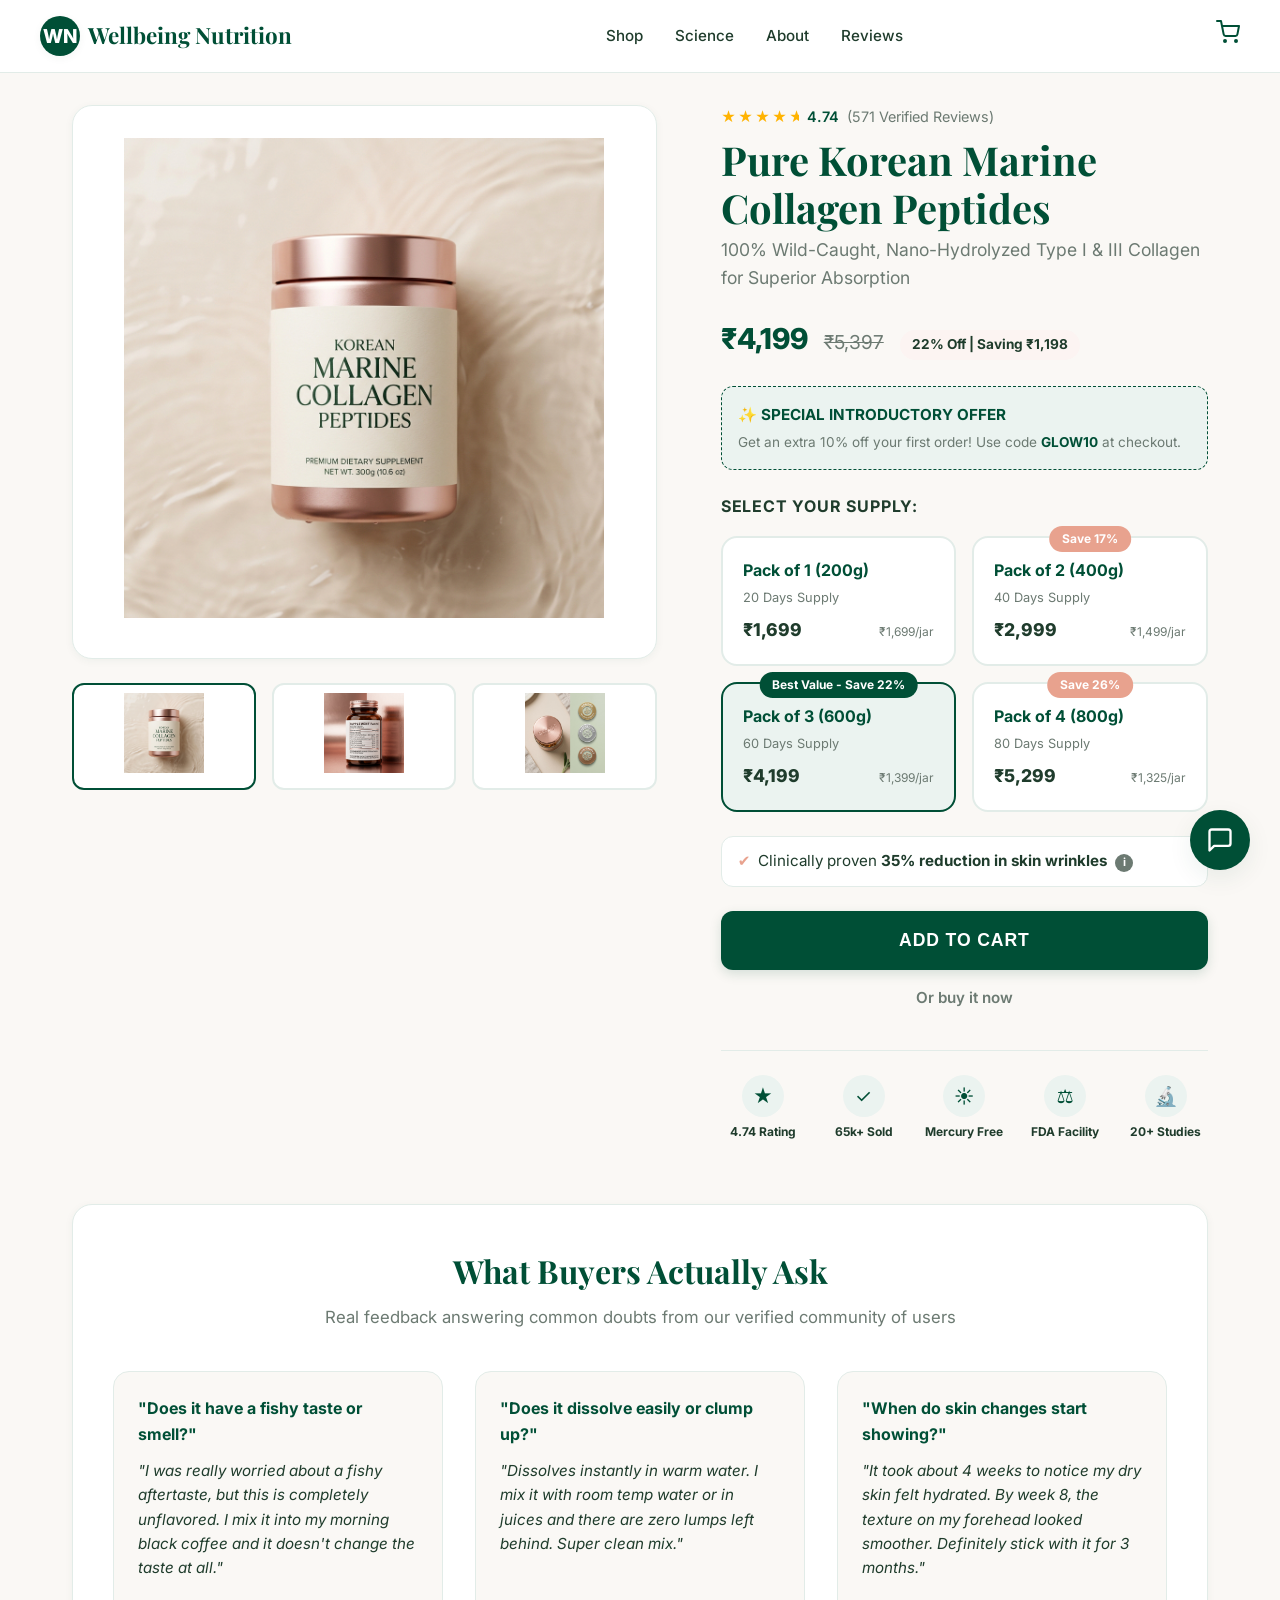
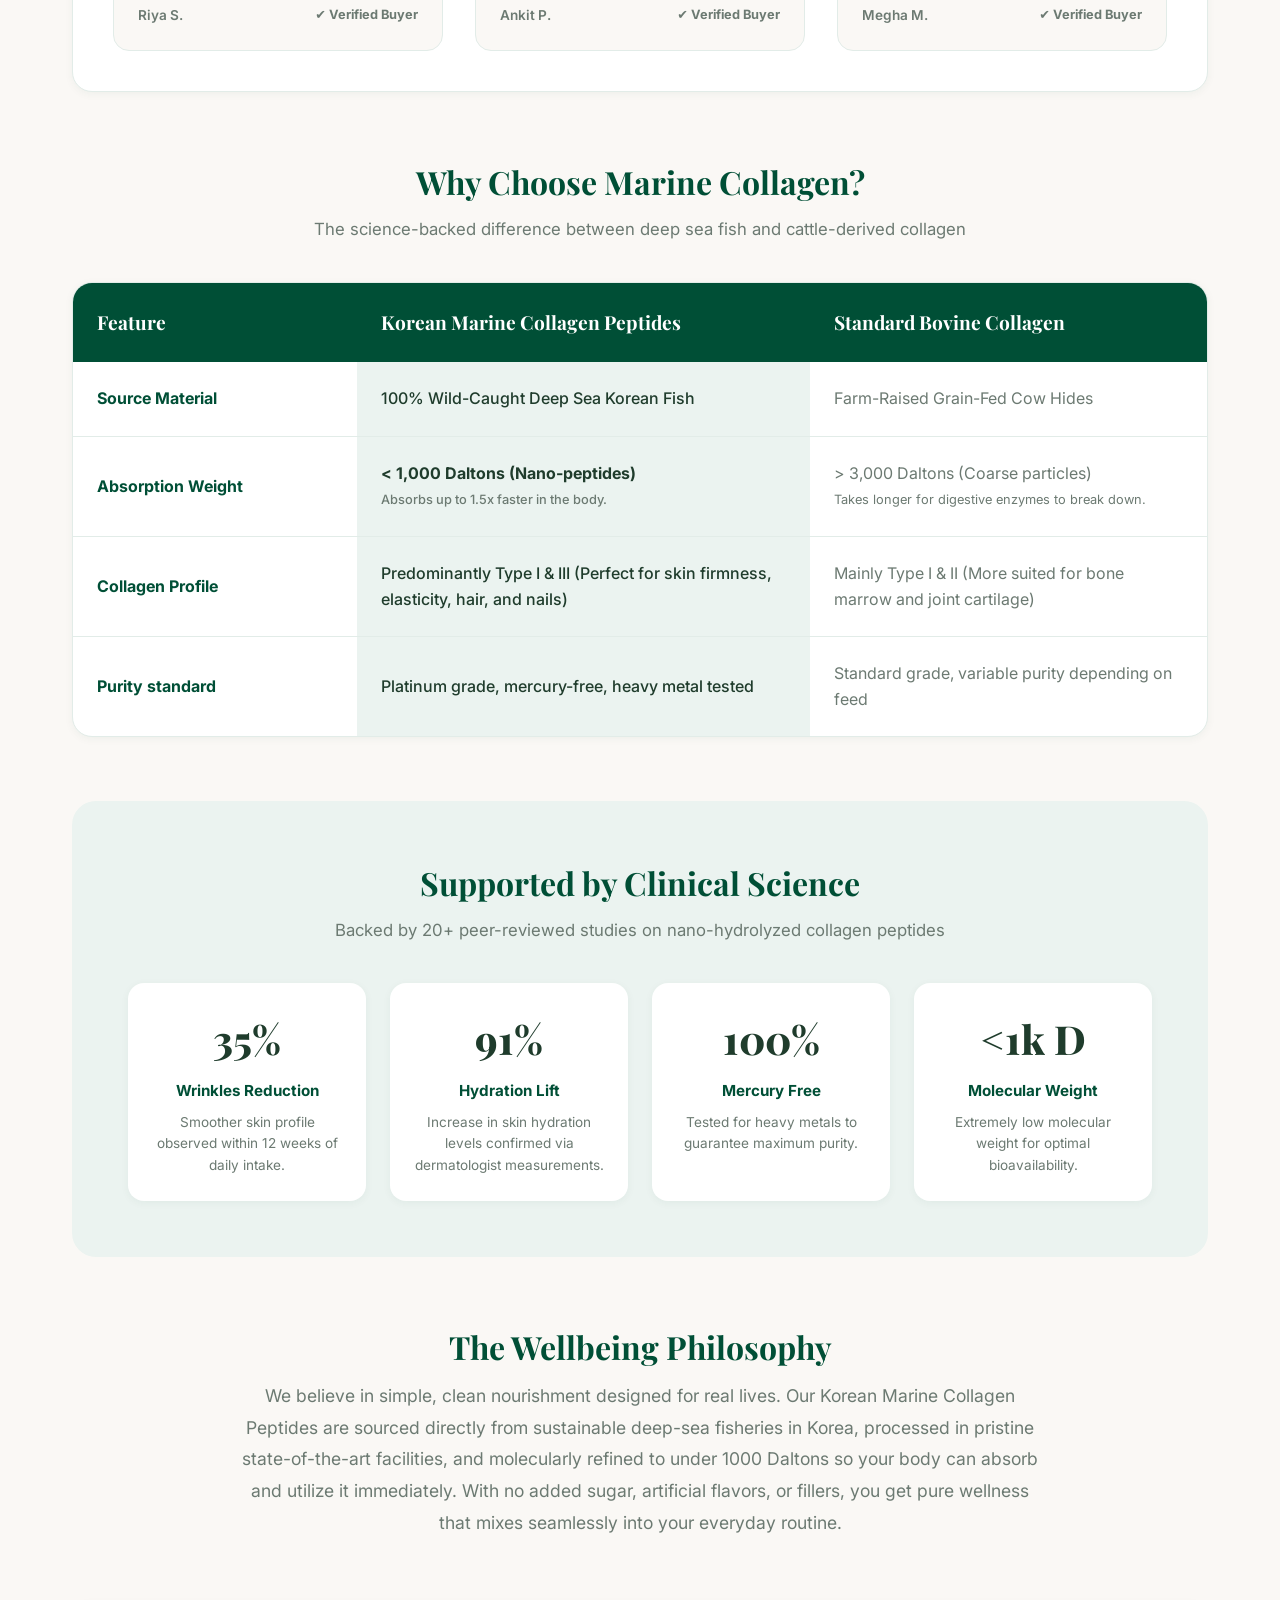
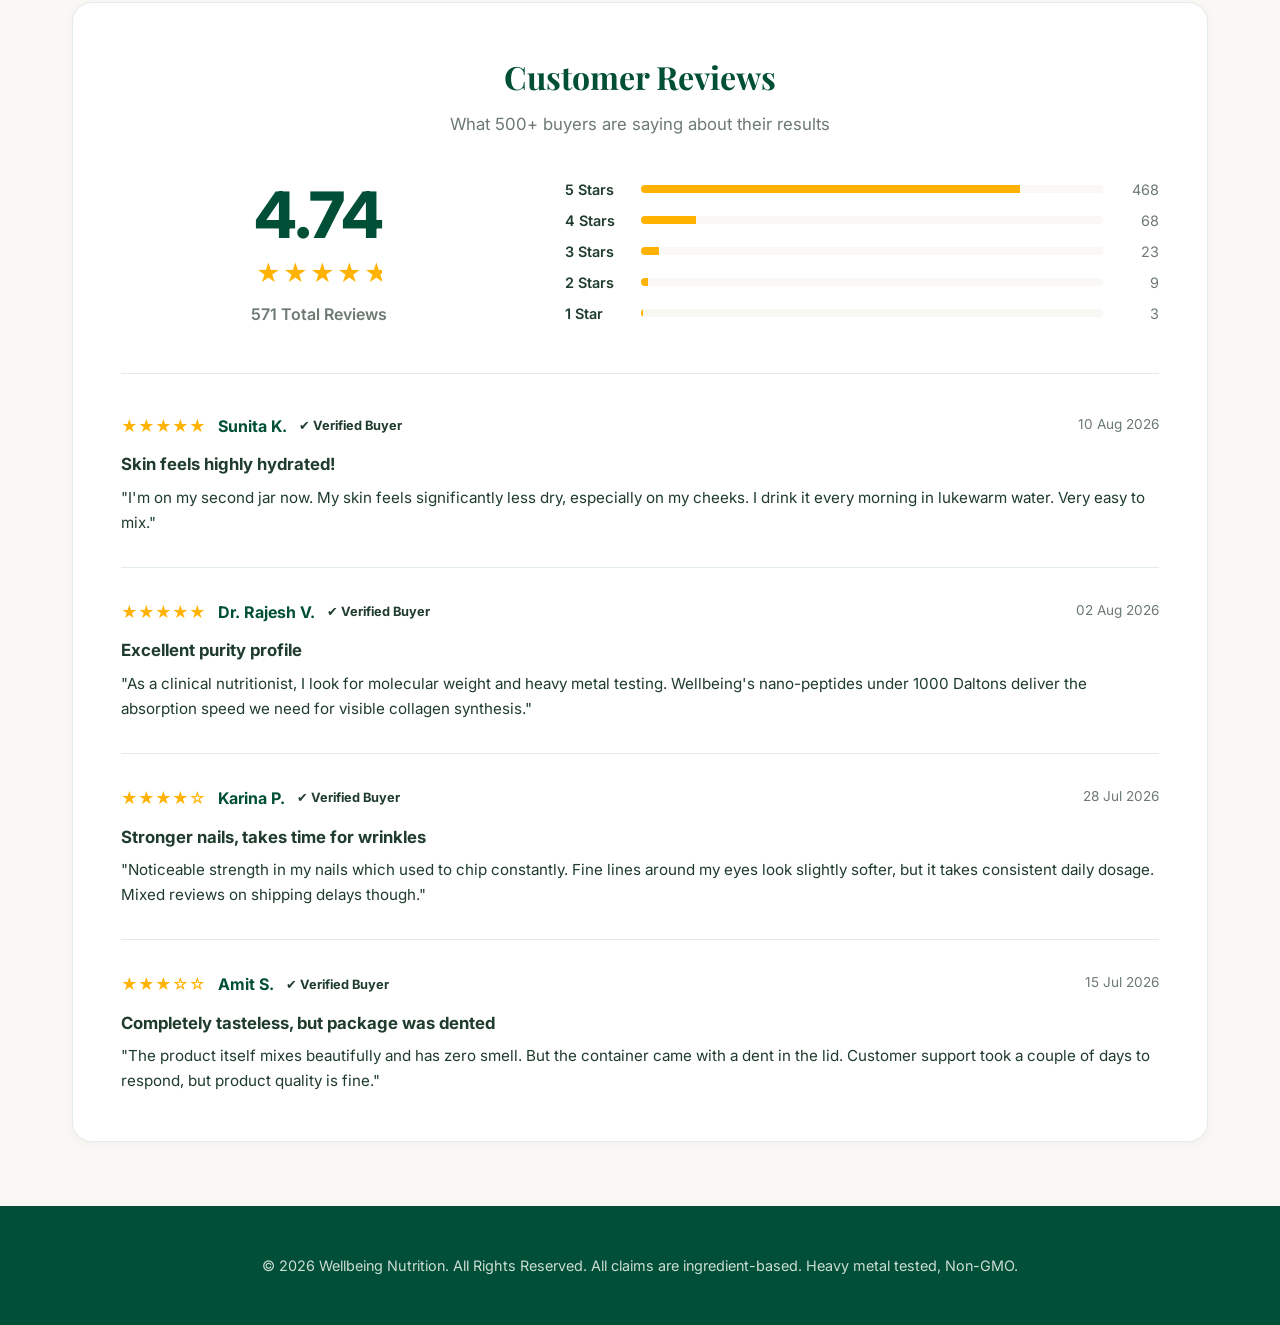
==== commit 15d209b5: "fix: Reference distinct generated images in thumbnail gallery" ====
--- a/index.html
+++ b/index.html
@@ -59,11 +59,11 @@
           <div class="thumbnail active" data-image="images/collagen_jar.png">
             <img src="images/collagen_jar.png" alt="Supplement Jar Front View">
           </div>
-          <div class="thumbnail" data-image="images/collagen_jar.png" style="opacity: 0.8; filter: hue-rotate(15deg);">
-            <img src="images/collagen_jar.png" alt="Supplement Jar Nutrition Info">
-          </div>
-          <div class="thumbnail" data-image="images/collagen_jar.png" style="opacity: 0.8; filter: hue-rotate(45deg);">
-            <img src="images/collagen_jar.png" alt="Supplement Jar Quality Seal">
+          <div class="thumbnail" data-image="images/collagen_back.png">
+            <img src="images/collagen_back.png" alt="Supplement Jar Nutrition Info">
+          </div>
+          <div class="thumbnail" data-image="images/collagen_seal.png">
+            <img src="images/collagen_seal.png" alt="Supplement Jar Quality Seal">
           </div>
         </div>
       </div>
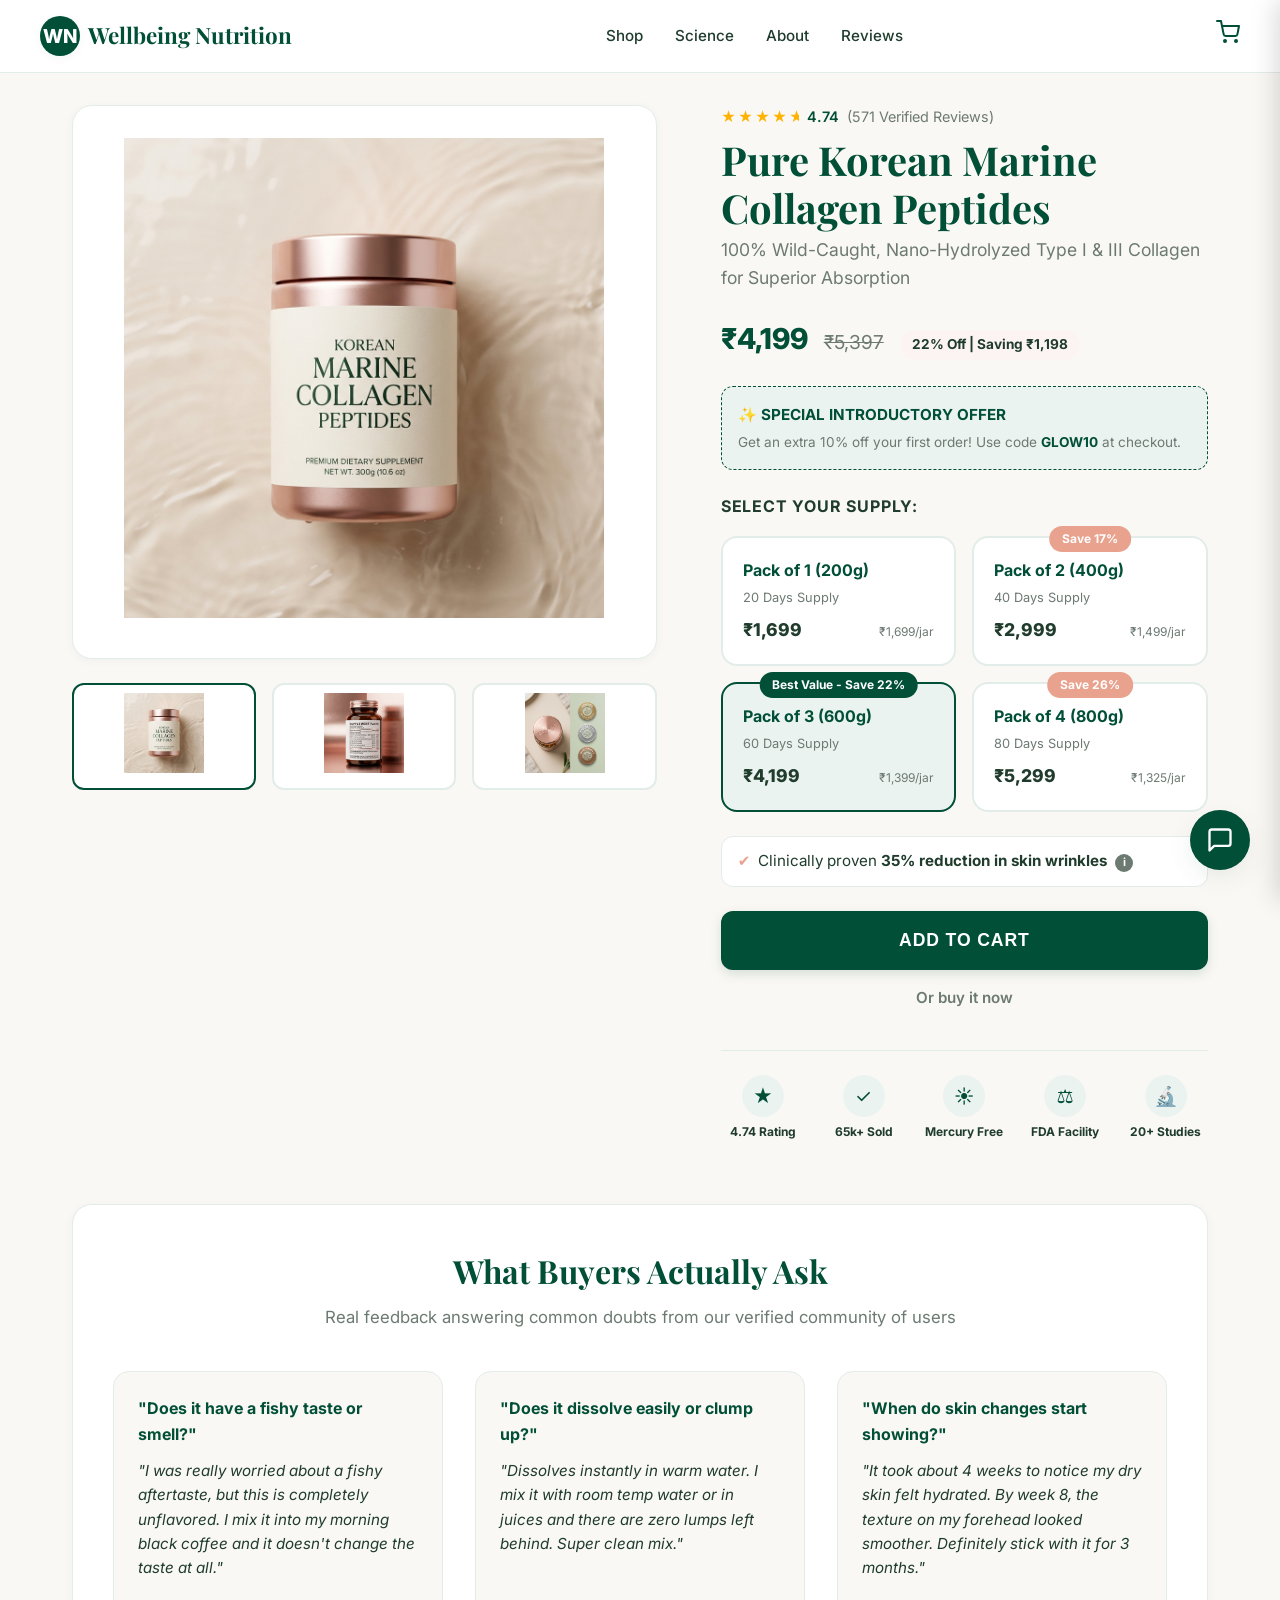
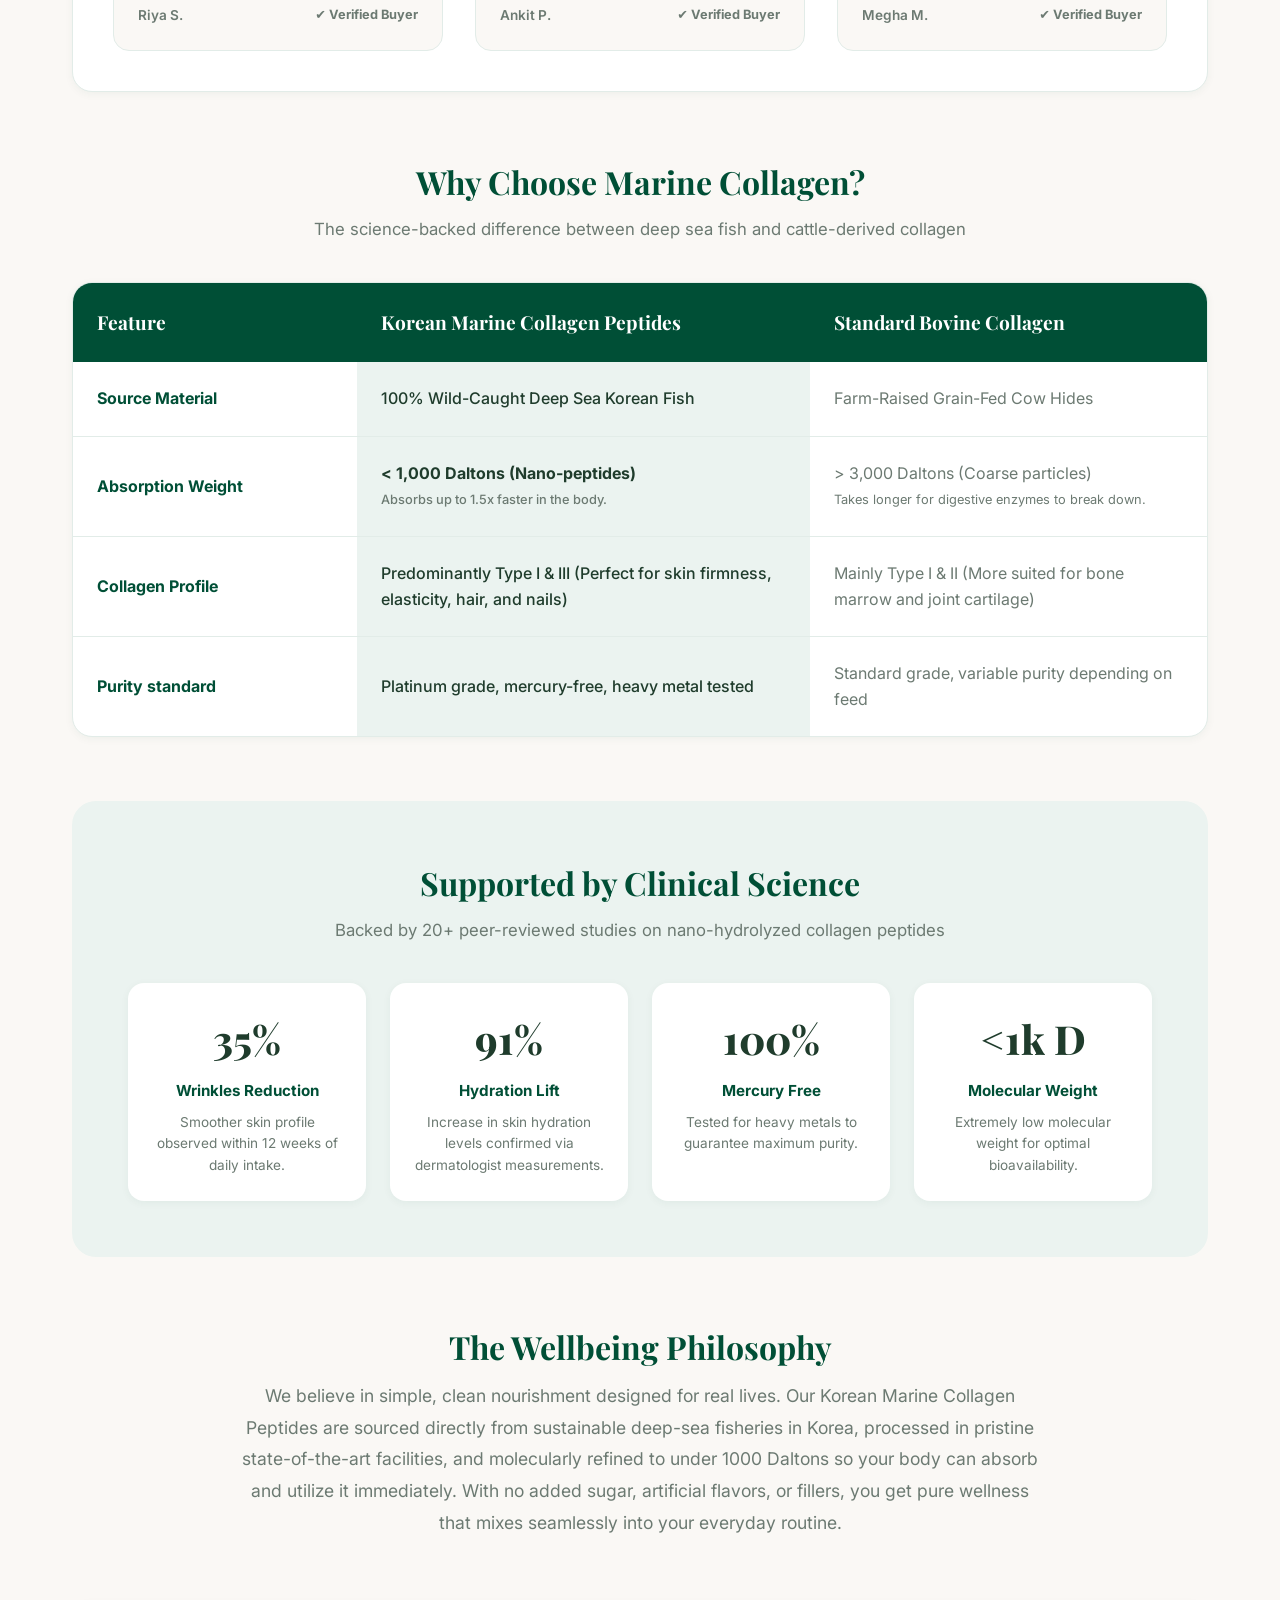
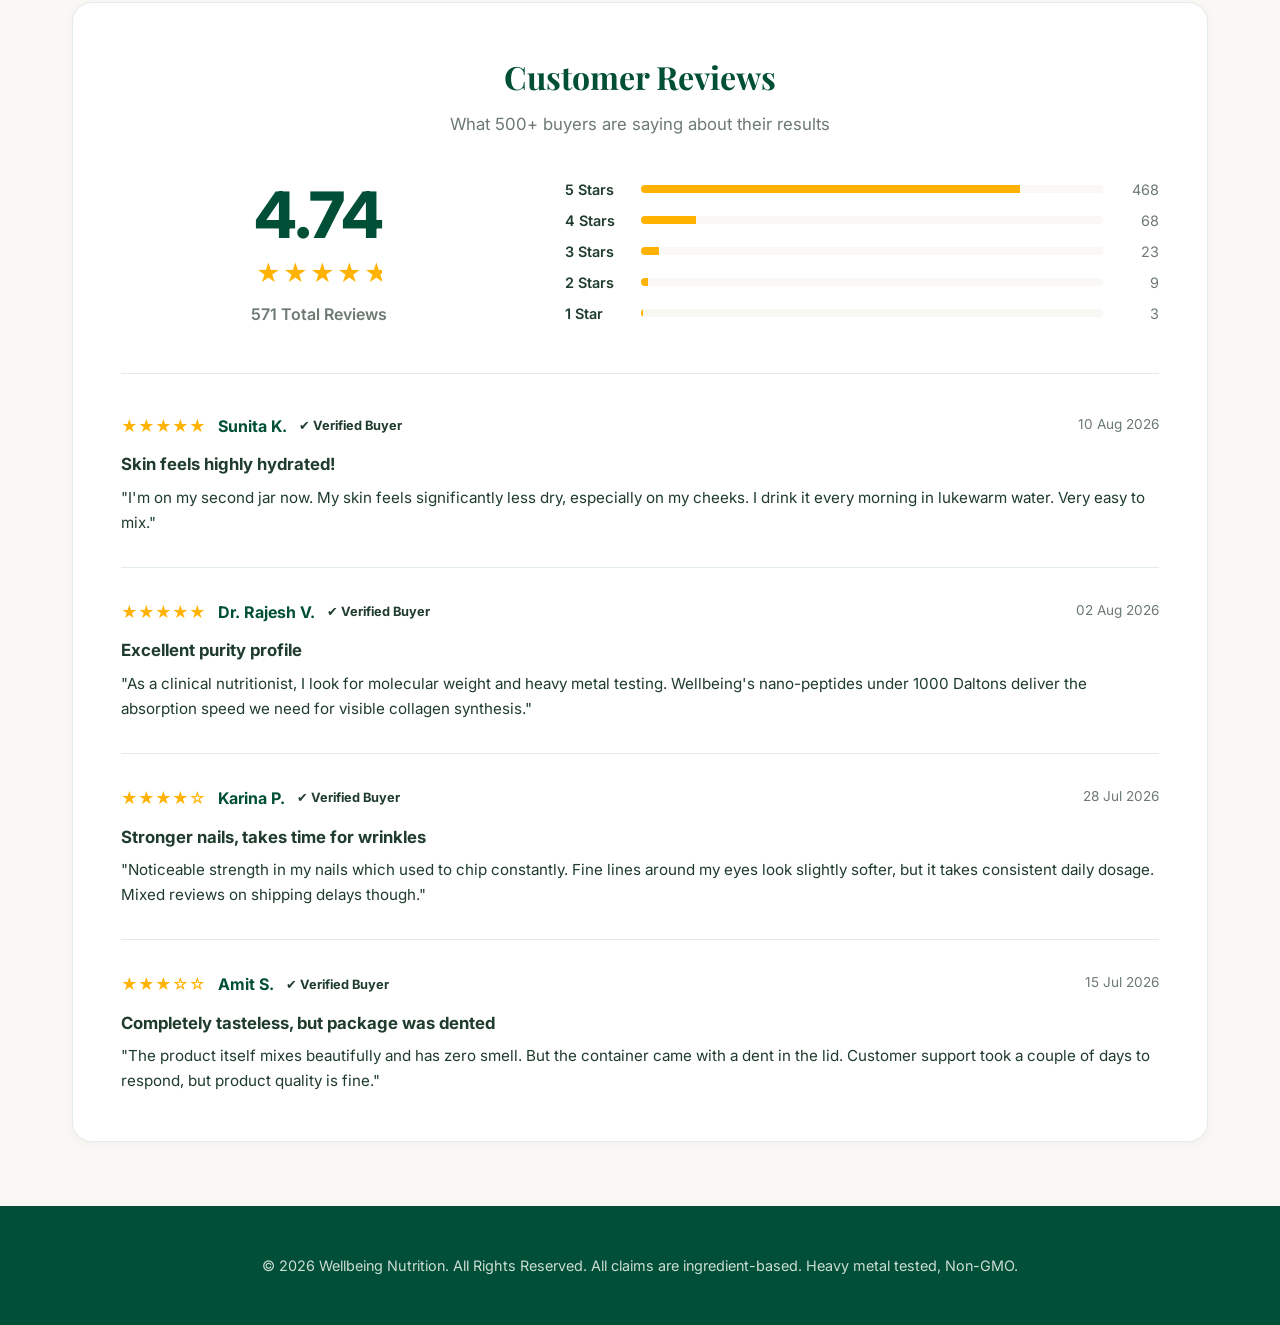
==== commit 2f13d2e0: "feat: Implement interactive e-commerce cart slide-out drawer" ====
--- a/index.html
+++ b/index.html
@@ -445,6 +445,25 @@
     </div>
   </div>
 
+  <!-- Slide-out Cart Drawer -->
+  <div class="cart-drawer-overlay" id="cart-drawer-overlay"></div>
+  <div class="cart-drawer" id="cart-drawer">
+    <div class="cart-drawer-header">
+      <h2>Your Cart</h2>
+      <span class="cart-drawer-close" id="cart-drawer-close">✕</span>
+    </div>
+    <div class="cart-drawer-body" id="cart-drawer-body">
+      <div class="cart-empty-message">Your cart is empty. Add some collagen to start your glow!</div>
+    </div>
+    <div class="cart-drawer-footer">
+      <div class="cart-subtotal-row">
+        <span>Subtotal:</span>
+        <span class="cart-subtotal-price">₹0</span>
+      </div>
+      <button class="cart-checkout-btn" id="cart-checkout-btn" disabled>PROCEED TO CHECKOUT</button>
+    </div>
+  </div>
+
   <!-- Footer -->
   <footer class="site-footer">
     <p>© 2026 Wellbeing Nutrition. All Rights Reserved. All claims are ingredient-based. Heavy metal tested, Non-GMO.</p>
--- a/style.css
+++ b/style.css
@@ -1037,3 +1037,191 @@
     bottom: 90px;
   }
 }
+
+/* Cart Drawer Styles */
+.cart-drawer-overlay {
+  display: none;
+  position: fixed;
+  top: 0;
+  left: 0;
+  width: 100%;
+  height: 100%;
+  background: rgba(0, 79, 54, 0.4);
+  backdrop-filter: blur(4px);
+  z-index: 1001;
+}
+
+.cart-drawer-overlay.active {
+  display: block;
+}
+
+.cart-drawer {
+  position: fixed;
+  top: 0;
+  right: -400px;
+  width: 400px;
+  height: 100%;
+  background: white;
+  z-index: 1002;
+  box-shadow: -4px 0 24px rgba(0, 0, 0, 0.15);
+  transition: right 0.3s cubic-bezier(0.4, 0, 0.2, 1);
+  display: flex;
+  flex-direction: column;
+}
+
+.cart-drawer.active {
+  right: 0;
+}
+
+.cart-drawer-header {
+  padding: 1.5rem;
+  border-bottom: 1px solid var(--border-color);
+  display: flex;
+  justify-content: space-between;
+  align-items: center;
+}
+
+.cart-drawer-header h2 {
+  font-family: var(--font-serif);
+  font-size: 1.5rem;
+  color: var(--primary-color);
+}
+
+.cart-drawer-close {
+  cursor: pointer;
+  font-size: 1.2rem;
+  font-weight: 700;
+  color: var(--text-light);
+  transition: var(--transition);
+}
+
+.cart-drawer-close:hover {
+  color: var(--primary-color);
+}
+
+.cart-drawer-body {
+  flex: 1;
+  padding: 1.5rem;
+  overflow-y: auto;
+  display: flex;
+  flex-direction: column;
+  gap: 1.5rem;
+}
+
+.cart-empty-message {
+  text-align: center;
+  color: var(--text-light);
+  margin-top: 3rem;
+  font-size: 0.95rem;
+}
+
+.cart-item-row {
+  display: flex;
+  gap: 1rem;
+  align-items: center;
+  border-bottom: 1px solid var(--border-color);
+  padding-bottom: 1rem;
+}
+
+.cart-item-img {
+  width: 60px;
+  height: 60px;
+  border: 1px solid var(--border-color);
+  border-radius: 8px;
+  padding: 4px;
+  object-fit: contain;
+  background: var(--background-color);
+}
+
+.cart-item-info {
+  flex: 1;
+}
+
+.cart-item-name {
+  font-weight: 700;
+  font-size: 0.95rem;
+  color: var(--primary-color);
+  margin-bottom: 0.25rem;
+}
+
+.cart-item-price {
+  font-weight: 800;
+  font-size: 0.9rem;
+}
+
+.cart-item-qty-control {
+  display: flex;
+  align-items: center;
+  border: 1px solid var(--border-color);
+  border-radius: 6px;
+  width: fit-content;
+  margin-top: 0.5rem;
+}
+
+.cart-item-qty-btn {
+  background: none;
+  border: none;
+  width: 24px;
+  height: 24px;
+  cursor: pointer;
+  font-weight: bold;
+  display: flex;
+  align-items: center;
+  justify-content: center;
+  color: var(--text-light);
+}
+
+.cart-item-qty-val {
+  padding: 0 0.5rem;
+  font-size: 0.85rem;
+  font-weight: 600;
+}
+
+.cart-item-remove {
+  color: #D32F2F;
+  font-size: 0.8rem;
+  cursor: pointer;
+  font-weight: 600;
+  margin-top: 0.25rem;
+}
+
+.cart-drawer-footer {
+  padding: 1.5rem;
+  border-top: 1px solid var(--border-color);
+  background: var(--background-color);
+}
+
+.cart-subtotal-row {
+  display: flex;
+  justify-content: space-between;
+  font-weight: 700;
+  font-size: 1.1rem;
+  margin-bottom: 1rem;
+  color: var(--primary-color);
+}
+
+.cart-checkout-btn {
+  width: 100%;
+  background: var(--primary-color);
+  color: white;
+  border: none;
+  padding: 1rem;
+  border-radius: 8px;
+  font-weight: 700;
+  font-size: 1rem;
+  cursor: pointer;
+  transition: var(--transition);
+}
+
+.cart-checkout-btn:disabled {
+  background: var(--text-light);
+  opacity: 0.5;
+  cursor: not-allowed;
+}
+
+@media (max-width: 480px) {
+  .cart-drawer {
+    width: 100%;
+    right: -100%;
+  }
+}
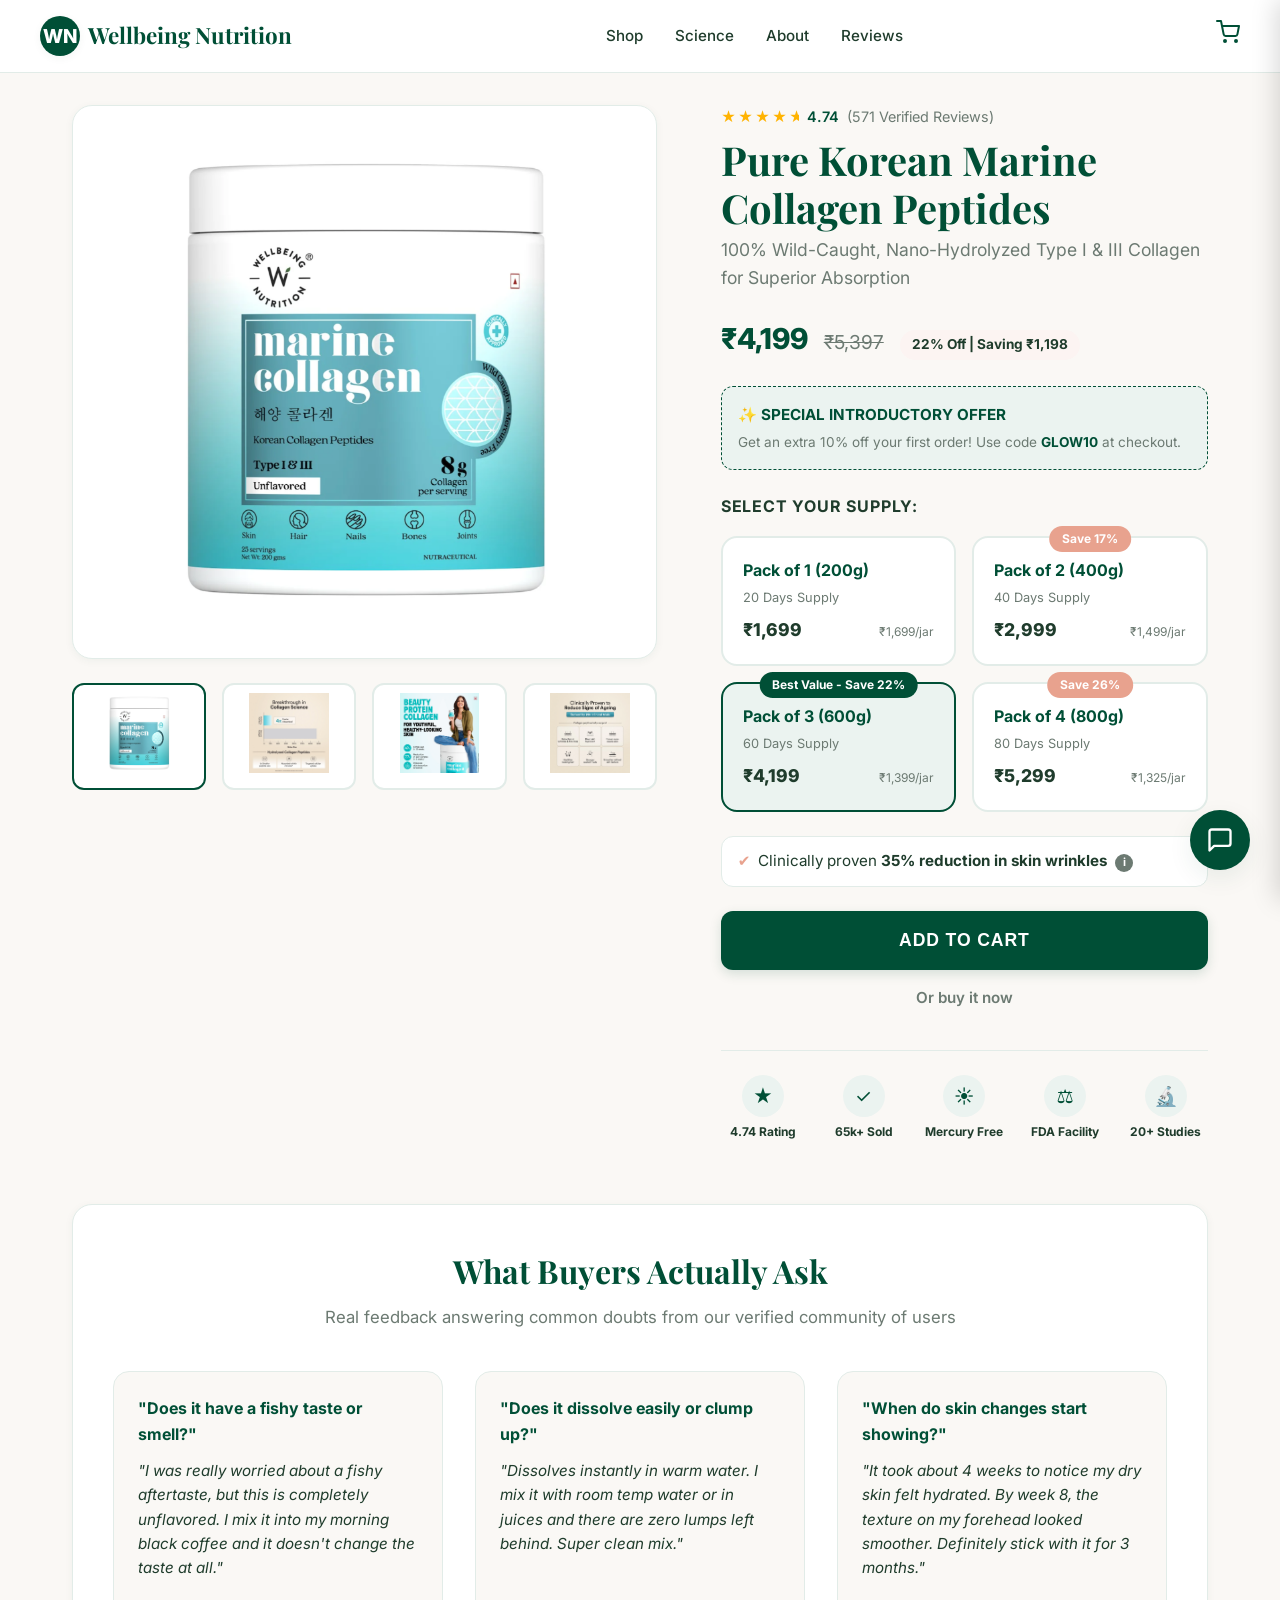
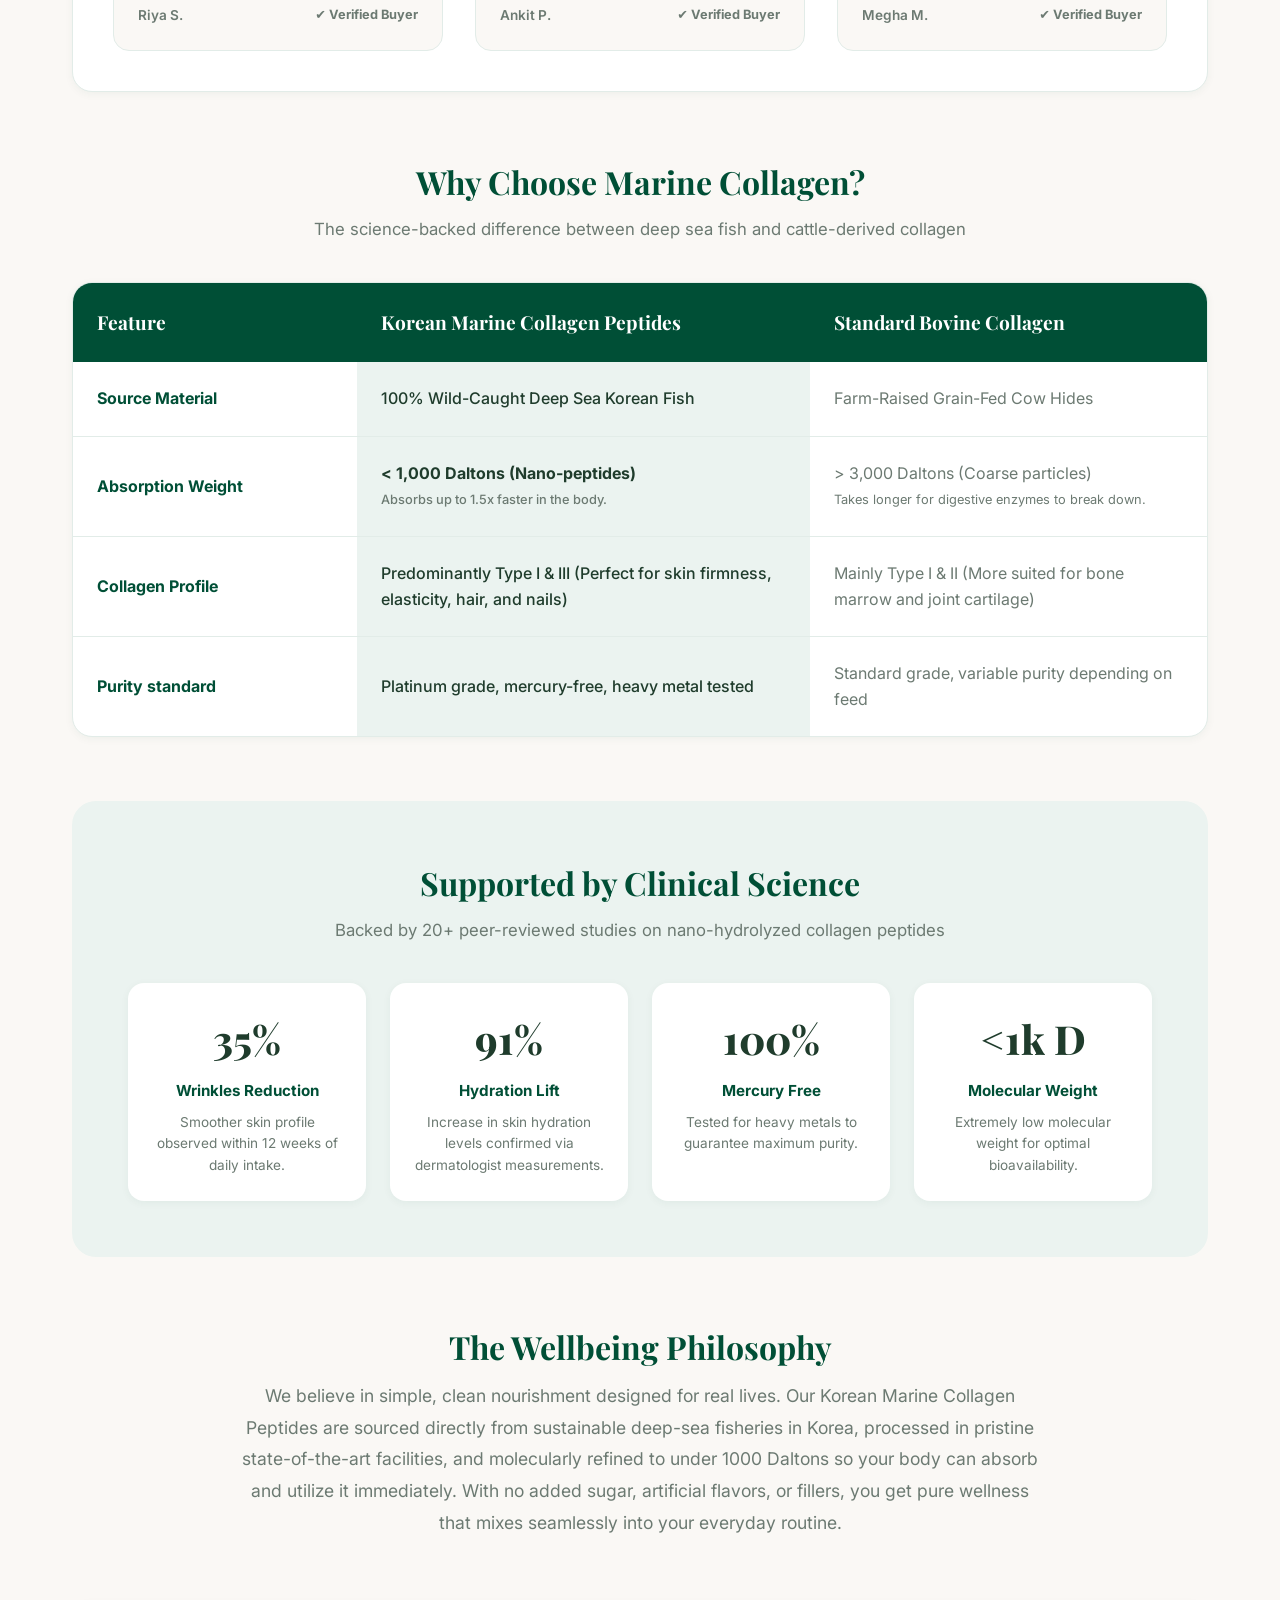
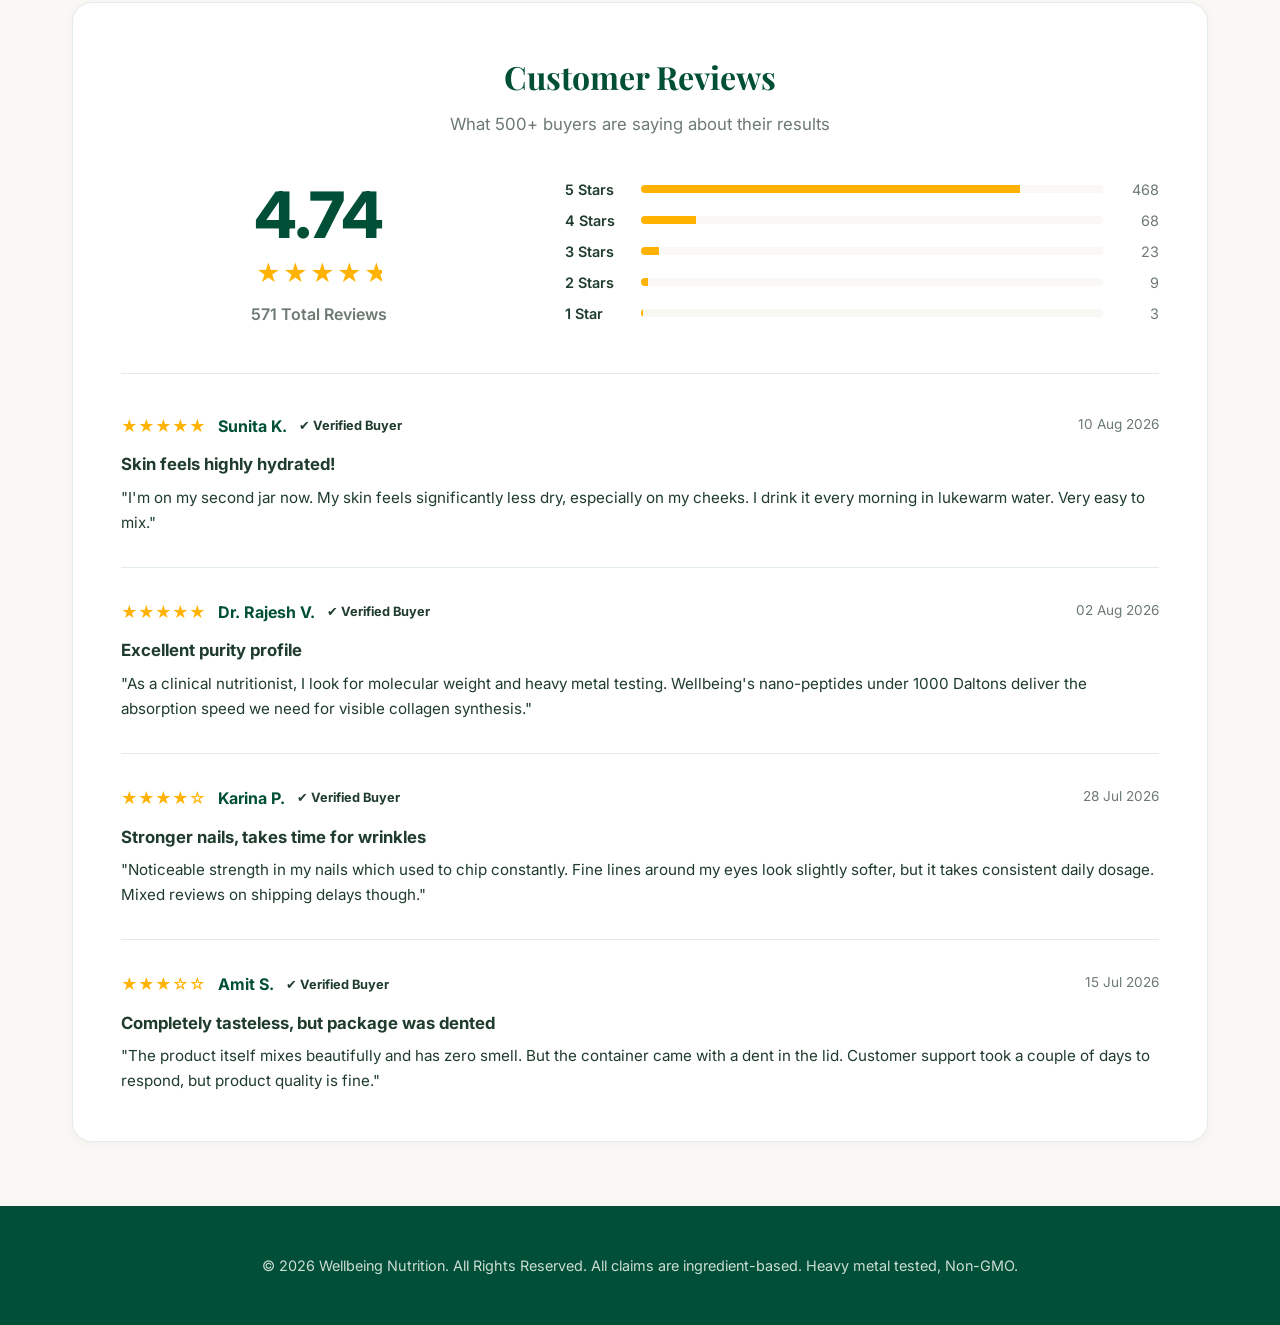
==== commit 12f9b426: "fix: Update product gallery with official images from Wellbeing Nutrition" ====
--- a/index.html
+++ b/index.html
@@ -59,11 +59,14 @@
           <div class="thumbnail active" data-image="images/collagen_jar.png">
             <img src="images/collagen_jar.png" alt="Supplement Jar Front View">
           </div>
-          <div class="thumbnail" data-image="images/collagen_back.png">
-            <img src="images/collagen_back.png" alt="Supplement Jar Nutrition Info">
-          </div>
-          <div class="thumbnail" data-image="images/collagen_seal.png">
-            <img src="images/collagen_seal.png" alt="Supplement Jar Quality Seal">
+          <div class="thumbnail" data-image="images/collagen_science.png">
+            <img src="images/collagen_science.png" alt="Collagen Absorption Science">
+          </div>
+          <div class="thumbnail" data-image="images/collagen_banner.png">
+            <img src="images/collagen_banner.png" alt="Beauty Protein Collagen Banner">
+          </div>
+          <div class="thumbnail" data-image="images/collagen_clinical.png">
+            <img src="images/collagen_clinical.png" alt="Clinically Proven Benefits">
           </div>
         </div>
       </div>
